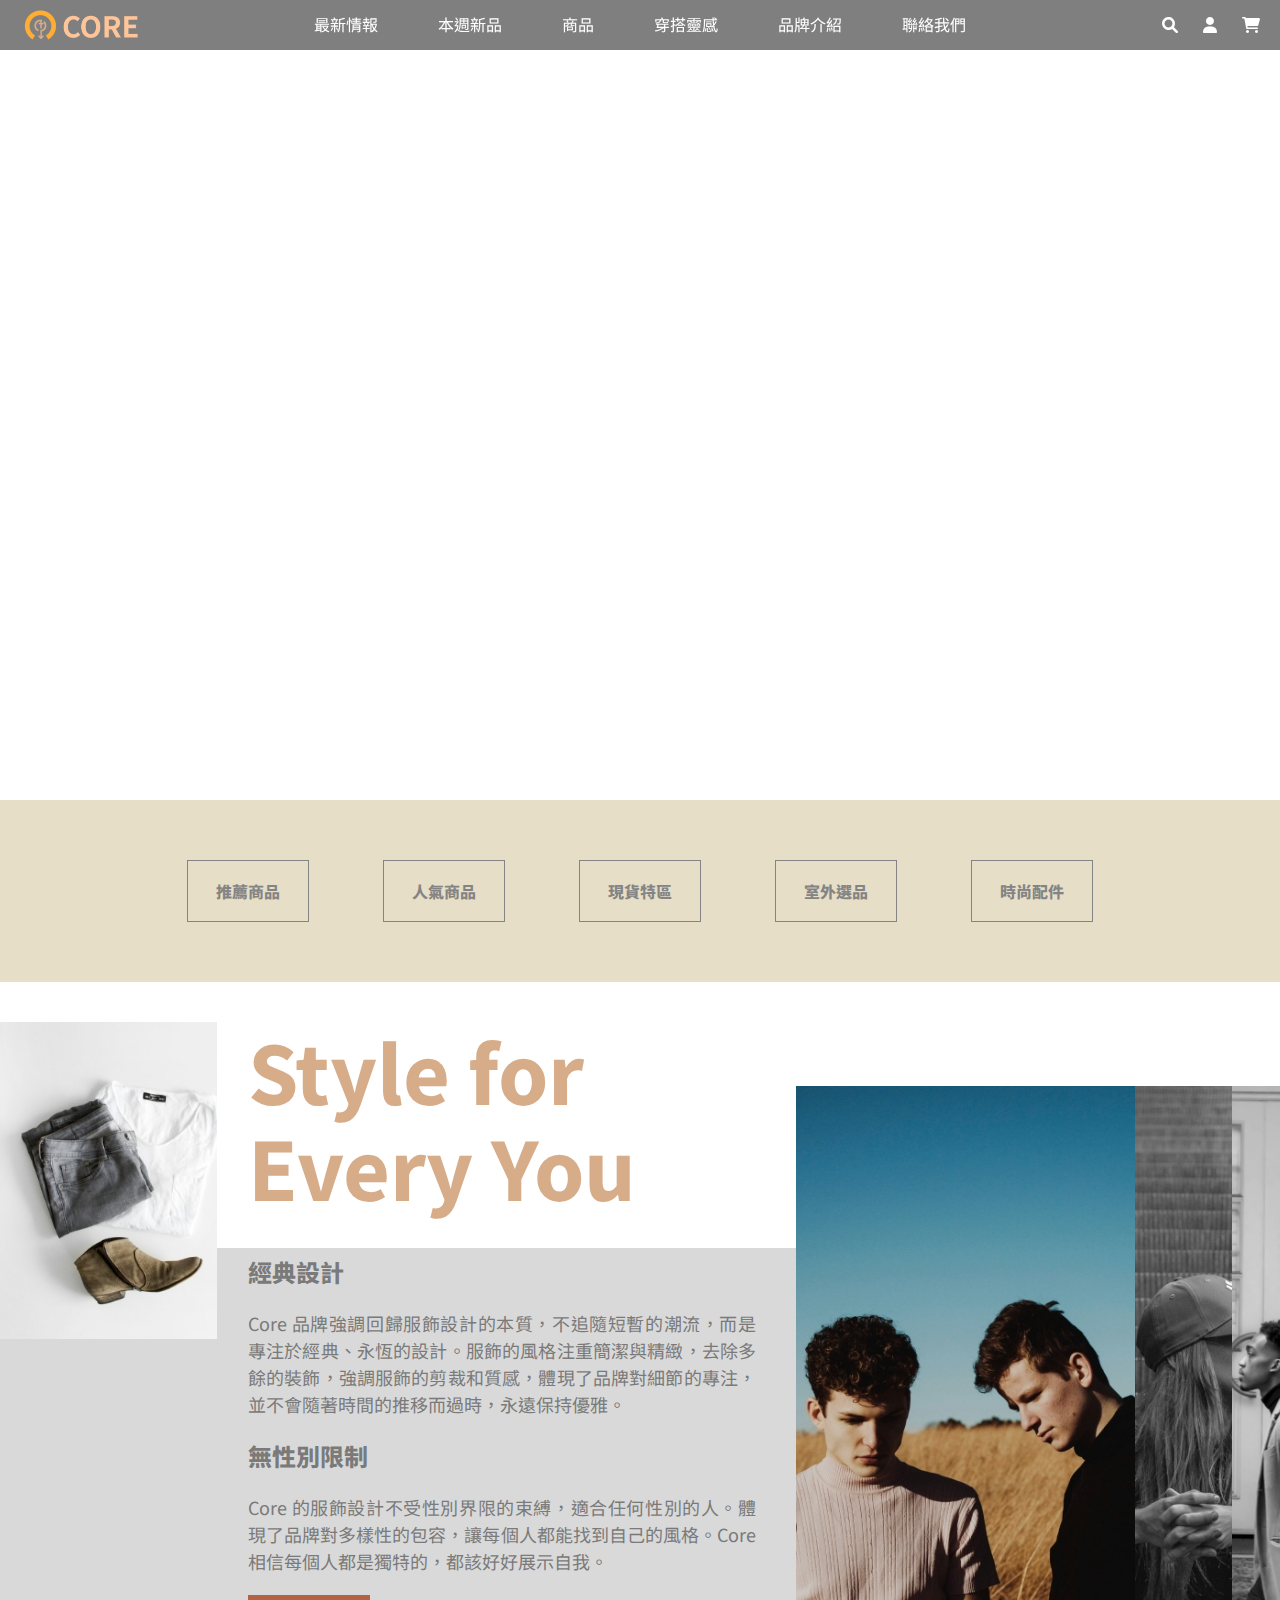
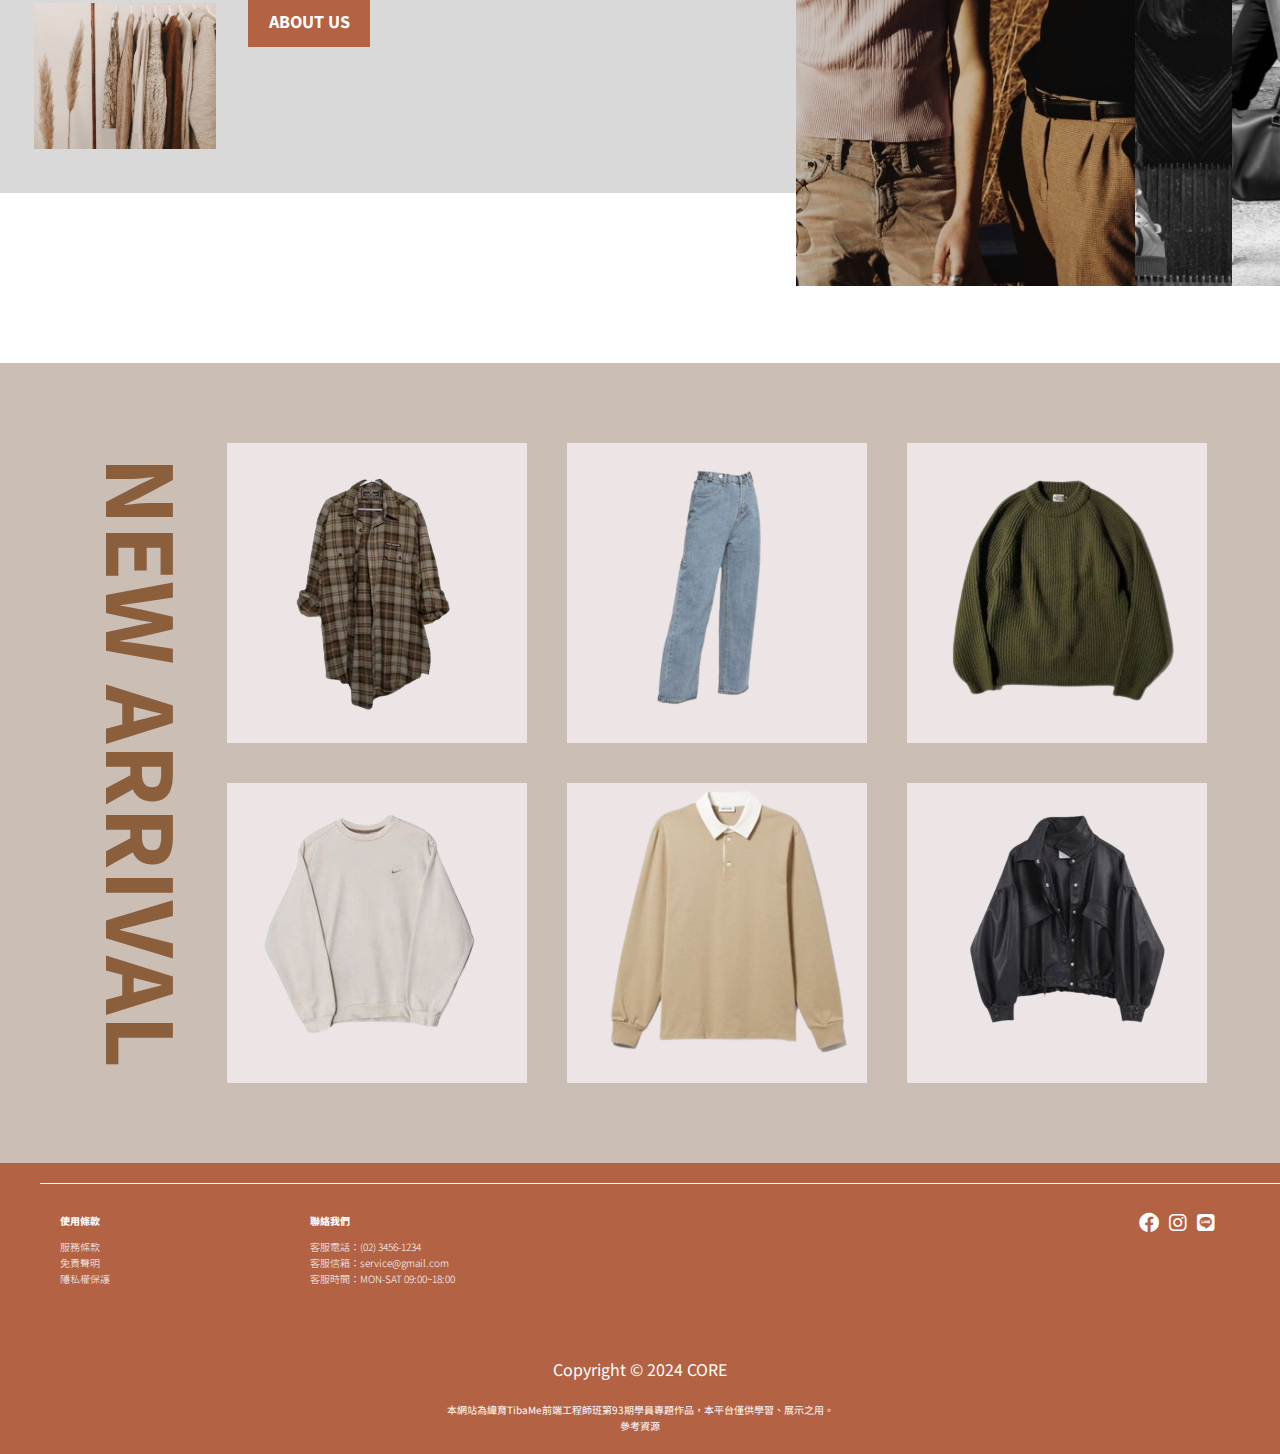
==== index.html @ 7844e04b "壓縮圖片-1" ====
<!DOCTYPE html>
<html lang="zh-TW">
  <head>
    <meta charset="UTF-8" />
    <meta name="viewport" content="width=device-width, initial-scale=1.0" />
    <title>CORE</title>
    <link rel="stylesheet" href="./css/index.css" />
    <link rel="stylesheet" href="./css/main.css" />
    <link
      rel="stylesheet"
      href="https://cdnjs.cloudflare.com/ajax/libs/font-awesome/6.0.0-beta3/css/all.min.css"
    />
  </head>
  <body>
    <div id="wrapper">
      <!-- 最外層包裝 -->

      <nav id="main-sel">
        <a href="index.html"
          ><img src="./img/main-logo_row_text.png" alt=""
        /></a>
        <!-- logo按鈕 -->
        <!-- <h1>CORE</h1> -->
        <ul class="navbar-list">
          <li><a href="latest-news.html" class="list-item">最新情報</a></li>
          <li><a href="new-arrivals.html" class="list-item">本週新品</a></li>
          <li><a href="all-products.html" class="list-item">商品</a></li>
          <li>
            <a href="style-inspiration.html" class="list-item">穿搭靈感</a>
          </li>
          <li><a href="about-us.html" class="list-item">品牌介紹</a></li>
          <li><a href="contact-us.html" class="list-item">聯絡我們</a></li>
        </ul>
        <ul class="icon">
          <li>
            <a href="#" class="list-item"
              ><i class="fa-solid fa-magnifying-glass"></i></a>
          </li>
          <li>
            <a href="login.html" class="list-item"
              ><i class="fa-solid fa-user"></i></a>
          </li>
          <li>
            <a href="cart.html" class="list-item"
              ><i class="fa-solid fa-cart-shopping"></i></a>
          </li>
        </ul>
      </nav>
      <header>
        <div id="cover" class="coverflow">
          <a href="latest-news.html"
            ><img src="./img/main_cover_n_img.jpg" alt="輪播圖片1"
          /></a>
          <a href="latest-news.html"
            ><img src="./img/main_cover_n_img2.jpg" alt="輪播圖片2"
          /></a>
          <a href="latest-news.html"
            ><img src="./img/main_cover_n_img3.jpg" alt="輪播圖片3"
          /></a>
        </div>
      </header>
      <main>
        <section class="buttons">
          <ul>
            <li><a href="new-arrivals.html">推薦商品</a></li>
            <li><a href="new-arrivals.html">人氣商品</a></li>
            <li><a href="all-products.html">現貨特區</a></li>
            <li><a href="all-products.html">室外選品</a></li>
            <li><a href="all-products.html">時尚配件</a></li>
          </ul>
        </section>
        <section class="brand">
          <div class="topic01_outer">
            <!--處理產品圖弧形背景-->
            <div class="content-1">
              <ul>
                <li class="img1">
                  <img src="./img/home_decoration_img-1.jpg" alt="" />
                  <img src="./img/Deco_0_img.jpg" alt="" />
                </li>
                <li class="describe">
                  <h1>Style for Every You</h1>
                  <!-- 使用 <strong> 標籤來使p段落內的部分文字變粗體 -->
                  <h2>經典設計</h2>
                  <p>
                    Core
                    品牌強調回歸服飾設計的本質，不追隨短暫的潮流，而是專注於經典、永恆的設計。服飾的風格注重簡潔與精緻，去除多餘的裝飾，強調服飾的剪裁和質感，體現了品牌對細節的專注，並不會隨著時間的推移而過時，永遠保持優雅。
                  </p>

                  <h2>無性別限制</h2>
                  <p>
                    Core
                    的服飾設計不受性別界限的束縛，適合任何性別的人。體現了品牌對多樣性的包容，讓每個人都能找到自己的風格。Core
                    相信每個人都是獨特的，都該好好展示自我。
                  </p>
                  <a href="about-us.html">ABOUT US</a>
                </li>
                <li class="img2">
                  <div class="img2-item1"></div>
                  <div class="img2-item2"></div>
                  <div class="img2-item3"></div>
                  <!-- <img src="./img/home_decoration_img-2.png" alt=""> -->
                </li>
              </ul>
            </div>
          </div>
        </section>

        <section class="items">
          <div class="content-2">
            <h2>NEW ARRIVAL</h2>
            <div class="items-main">
              <div class="item-1">
                <a href="new-arrivals.html"
                  ><img src="./img/removebg-preview -1.png" alt=""
                /></a>
              </div>
              <div class="item-2">
                <a href="new-arrivals.html"
                  ><img src="./img/removebg-preview -2.png" alt=""
                /></a>
              </div>
              <div class="item-3">
                <a href="new-arrivals.html"
                  ><img src="./img/removebg-preview -3.png" alt=""
                /></a>
              </div>
              <div class="item-4">
                <a href="new-arrivals.html"
                  ><img src="./img/removebg-preview -4.png" alt=""
                /></a>
              </div>
              <div class="item-5">
                <a href="new-arrivals.html"
                  ><img src="./img/removebg-preview -5.png" alt=""
                /></a>
              </div>
              <div class="item-6">
                <a href="new-arrivals.html"
                  ><img src="./img/removebg-preview -6.png" alt=""
                /></a>
              </div>
            </div>
          </div>
        </section>
      </main>
      <footer>
        <div class="content-footer">
          <div class="information">
            <div class="manual">
              
              <h5>使用條款</h5>
              <a href="#">服務條款</a>
              <a href="#">免責聲明</a>
              <a href="#">隱私權保護</a>
            </div>
            <div class="contact">
              <h5>聯絡我們</h5>
              <p>客服電話：(02) 3456-1234</p>
              <p>客服信箱：service@gmail.com</p>
              <p>客服時間：MON-SAT 09:00~18:00</p>
            </div>
          </div>
          <div class="user">
            <ul>
              <li>
                <a href="#" class="list-item"
                  ><i class="fa-brands fa-facebook"></i></a>
              </li>
              <li>
                <a href="#" class="list-item"
                  ><i class="fa-brands fa-instagram"></i></a>
              </li>
              <li>
                <a href="#" class="list-item"
                  ><i class="fa-brands fa-line"></i></a>
              </li>
            </ul>
          </div>
        </div>
        <div class="copyright">
          <h3>Copyright © 2024 CORE</h3>
          <p>
            本網站為緯育TibaMe前端工程師班第93期學員專題作品，本平台僅供學習、展示之用。
          </p>
          <p><a href="#">參考資源</a></p>
        </div>
      </footer>
    </div>
  </body>
</html>
---- css/index.css ----
@import url("reset.css");
@import url('https://fonts.googleapis.com/css2?family=Noto+Sans+TC:wght@100..900&display=swap');

html{
    font-size: 62.5%; /* 預設字級是16px, 16 x 62.5% ＝ 10 , 方便計算*/
  }

body{
    
    /* font-size: 20px; */
    line-height: 1.6;
    color: #333;
    font-family: Noto Sans TC, Arial, Helvetica, sans-serif;
}

a{
    color: #fff;
    text-decoration: none;
}


#wrapper {
    /* width: 1140px; */
    /* wrapper寬度不適合限制固定寬度，會影響不同尺寸的呈現狀況 */
    margin: 0 auto;
    margin: 0;
    padding: 0;
    border: 0;
    vertical-align: baseline;
}

/* ==============(header大圖輪播)================ */


.coverflow{
    width: auto;
    height: 800px;
    position: relative;
    /* overflow: hidden; */
}

.coverflow > a{
    display: block;
    position: absolute;
    top: 0;
    left: 0;
    width: 100%;
    height: 100%;
    opacity: 0;
    animation: slider 15s linear infinite;

}

.coverflow > a > img{
    width: 100%;
    height: 100%;
    object-fit: cover;
}

/* 在編打:nth-child前記得不要有空格!!會有問題 .coverflow > a:nth-child(1) 而不是 .coverflow > a :nth-child(1). */
.coverflow > a:nth-child(1){
    animation-delay: 0s;
}

.coverflow > a:nth-child(2){
    animation-delay: 5s;
}

.coverflow > a:nth-child(3){
    animation-delay: 10s;
}

@keyframes slider {
    3% {
        opacity: 1;
        filter: alpha(opacity=100);
    }
    27% {
        opacity: 1;
        filter: alpha(opacity=100);
    }
    30% {
        opacity: 0;
        filter: alpha(opacity=0);
    }

}


/* =================首頁品牌介紹================== */

.topic01_outer{
    position: relative;
    z-index: 10;
    /* border: 1px solid blue; */
}

/*用偽元素處理弧形背景*/
.topic01_outer::before{
    /* border: 1px solid blue; */
    content: "";
    position: absolute;
    max-width: 1770px;
    width: 97%;
    height: 58%;
    top: 24%;
    left: 0%;
    background: #9f9f9f;
    opacity: .4;
    border-radius: 0;
    z-index: -1;
}


.content-1{
    /* border: 1px solid blue; */
    display: flex;
    position: relative;
    /* padding-left: 22%; /* 留出圖片所佔空間 */
    /* padding-top: 30%; 如果需要，留出圖片所佔空間 */
    padding-bottom: 0px; */
    /* margin-top: 30px; */
}

.content-1 ul{
    /* border: 1px solid red; */
    margin: 0 auto;
    display: flex;
    position: relative;
    /* padding-left: 22%; /* 留出圖片所佔空間 */
    /* padding-top: 30%; 如果需要，留出圖片所佔空間 */
    /* padding-right:40%; */
    padding-bottom: 6%;
}

/* add:品牌介紹卡片效果 */
.describe{
    /* border: 1px solid red; */
    flex-basis: 40%;
    flex-grow: 1;
    height: 640px;
    padding-left: 20px;
    padding-bottom: 20px;
    transition: transform 0.2s ease-in-out, box-shadow 0.2s ease-in-out;
}

.describe:hover {
    transform: translateY(-10px);
    box-shadow: 0 4px 8px rgba(0,0,0,0.2);
}

/* ========================= */

.img1{
    flex-basis: 15%;
    flex-grow: 1;
    /* border: 1px solid red; */
    display: flex;
    flex-direction: column;
    justify-content: space-between;
    
}



.img1 img{
    /* border: 1px solid red; */
    display: block;
    width: 100%;/* 等比例縮放 */
    height: auto;/* 高度保持比例 */
    /* position: absolute;
    top: 0;
    left: 0; */
    max-height: 100%;
    max-width: 95%;
    object-fit: cover;
    transition: transform 0.3s ease;

}

.img1 img:hover{
    transform: scale(1.1);
    
}

.img1 > img:last-child{
    /* border: 1px solid red; */
    display: block;
    padding-left: 34px;
    max-width: 80%;
    padding-bottom: 60%;

}

.img2{
    height: 800px;
    flex-basis: 35%;
    flex-grow: 1;
    /* border: 1px solid red; */
    display: flex;
    padding-top: 5%;
}

.img2 > div{
    background-size: cover;
    background-position: center center;
    transition: .5s;
    filter: grayscale(100%); /* 初始狀態下，所有item都家案灰色濾鏡 */
}

.img2 > .img2-item1{
    background-image: url(../img/home_decoration_img-2.jpg);
    flex-grow: 7;
    filter: none;

}

.img2-item2{
    background-image: url(../img/Deco_3_img.jpg);
    flex-grow: 2;

}

.img2-item3{
    background-image: url(../img/Deco_4_img.jpg);
    flex-grow: 1;

}

.img2 > div:hover{
    flex-grow: 12;
    filter: none; /* hover時當前item變清楚 */
}

.img2:hover > div:not(:hover) {
    filter: grayscale(100%); /* hover時當前item添加灰色濾鏡 */
}

.describe > h1{
    /* border: 1px solid red; */
    color: #D7AC89;
    font-size: 8rem;
    font-weight: 800;
    line-height: 1.2;
    margin-bottom: 40px;

}

.describe > h2{
    /* border: 1px solid red; */
    color: #7A7A7A;
    font-size: 2.4rem;
    font-weight: 800;
    line-height: 1.5;
    margin-bottom: 20px;
    padding-right: 40px;
    text-align: justify;
}

.describe > p{
    /* border: 1px solid red; */
    color: #7A7A7A;
    font-size: 1.8rem;
    line-height: 1.5;
    margin-bottom: 20px;
    padding-right: 40px;
    text-align: justify;
}

.describe > p strong {
    font-weight: 800;
}


/* add :按鈕的背景顏色從左至右漸變成白色 */
.describe > a{

    /* border: 1px solid red; */
    display: block;
    width: 120px;
    height: 50px;
    background-color: #B36243;
    text-align: center;
    line-height: 50px;
    /* border-radius: 12px; */
    font-weight: 800;
    color: white;
    font-size: 1.6rem;
    border: 1.5px solid #B36243;
    position: relative;
    overflow: hidden; /* 確保漸變效果不會超出按鈕範圍 */
    z-index: 0;


}

.describe > a::before {
    content: '';
    position: absolute;
    top: 0;
    left: -120px; /* 設定初始位置在按鈕外部 */
    width: 120px;
    height: 100%;
    background-color: white;

    transition: left 0.3s ease; /* 設定漸變效果的時間和方式 */
    z-index: -1; /* 使偽元素在文字之下 */
    
}

.describe > a:hover::before {
    left: 0; /* 當 hover 時移動到按鈕內部 */
    

}



.describe > a:hover {
    color: #B36243;
    mix-blend-mode: screen; /* 使用混合模式來確保文字顏色顯示 */

}

/* =================首頁導購按鈕================== */
.buttons{
    /* border: 1px solid red; */
    background-color: #E6DEC7;
    display: flex;
    align-items: center;
    justify-content: center;
    margin-bottom: 40px;

}

.buttons ul{
    /* border: 1px solid blue; */
    width: 1140px;
    padding: 60px 150px;
    margin: 0 auto;
    display: flex;
    align-items: center;
    justify-content: space-between;
}


.buttons li{
    /* border: 1px solid blue; */
    flex-grow: 1;
    display: flex;
    align-items: center;
    justify-content: center;
}

.buttons a{
    border: 1.5px solid #848484 ;
    display: block;
    width: 120px;
    height: 60px;
    text-align: center;
    line-height: 60px;
    font-size: 1.6rem;
    font-weight: 800;
    color: #848484;

}

/* add:按鈕縮放效果 */
.buttons a:hover{
    /* border: 1.5px solid #848484 ; */
    background-color: #848484;
    display: block;
    width: 120px;
    height: 60px;
    text-align: center;
    line-height: 60px;
    font-size: 1.6rem;
    font-weight: 800;
    color: white;
    transform: scale(1.1);
    transition: transform 0.3s ease-in-out;

}

/* ===================== */

/* ================首頁商品導購圖============== */

.items{
    display: flex;
    background-color: #CBBEB5;
    overflow: hidden;

}

.content-2{
    /* border: 1px solid blue; */
    max-width: 1140px;
    margin: 0 auto;
    padding: 80px 0;
    display: flex;
    align-items: center;
    justify-content: space-between;
    
}

.items h2{
    writing-mode: vertical-rl; /* 垂直排版:旋轉整個文字方塊 */
    /* text-orientation: upright; 文字直立方向 */
    font-weight: 800;
    font-size: 9rem;
    color: #8B5E3C;
    margin-right: 10px; /* 與商品列表保持距離 */
    text-align: center; /* 垂直居中 */

}

.items-main{
    /* border: 1px solid blue; */
    /* max-width: 100%; */
    display: grid ;
    grid-template-columns: 1fr 1fr 1fr;
    grid-template-rows: 1fr 1fr;
    grid-gap: 40px;
} 


.items-main .item-1{
    grid-column: 1/2;
    grid-row: 1/2;
}

.items-main .item-2{
    grid-column: 2/3;
    grid-row: 1/2;
}

.items-main .item-3{
    grid-column: 3/4;
    grid-row: 1/2;
}

.items-main .item-4{
    grid-column: 1/2;
    grid-row: 2/3;
}

.items-main .item-5{
    grid-column: 2/3;
    grid-row: 2/3;
}

.items-main .item-6{
    grid-column: 3/4;
    grid-row: 2/3;
}

.items a{

    display: block;
    width: 300px;
    height: 300px;
    background-color: #ede5e5;
    text-align: center;
    line-height: 300px;
    display: flex;
    align-items: center;
    justify-content: center;
    position: relative; /* 為了定位 ::after 偽元素 */
    overflow: hidden; /* 確保偽元素不會溢出 */

}


.items a::after {
    content: "";
    position: absolute;
    top: 0;
    left: 0;
    width: 100%;
    height: 100%;
    background-color: rgba(0, 0, 0, 0); /* 初始狀態為透明 */
    transition: background-color 0.3s ease; /* 添加過渡效果 */
}

.items a:hover::after {
    background-color: rgba(0, 0, 0, 0.3); /* 懸停時的半透明暗灰色 */
}


.items img{
    display: block;
    max-width: 100%;
    max-height: 100%;

}
---- css/main.css ----
@import url("reset.css");
@import url('https://fonts.googleapis.com/css2?family=Noto+Sans+TC:wght@100..900&display=swap');

html{
    font-size: 62.5%; /* 預設字級是16px, 16 x 62.5% ＝ 10 , 方便計算*/
  }

body{
    
    /* font-size: 20px; */
    line-height: 1.6;
    color: #333;
    font-family: Noto Sans TC, Arial, Helvetica, sans-serif;
}

a{
    color: #fff;
    text-decoration: none;
}


#wrapper {
    /* width: 1140px; */
    /* wrapper寬度不適合限制固定寬度，會影響不同尺寸的呈現狀況 */
    margin: 0 auto;
    margin: 0;
    padding: 0;
    border: 0;
    vertical-align: baseline;
}
/* ==============(nav選單)================ */
#main-sel {
    position: fixed;
    top: 0;
    left: 0;
    right: 0;
    background-color: rgba(0, 0, 0, 0.5);
    backdrop-filter: blur(20px);
    z-index: 1000;
    display: flex;
    align-items: center;
    justify-content: space-between;
    /* max-width: 1140px; */
    max-width: 100%;
    /* #main-sel 元素的寬度如果超過了 #wrapper 的寬度，導致內部的內容無法在 #wrapper 的範圍內居中對齊。可以用max-width防止內容超出 #wrapper 的寬度。： */
   padding: 0 20px;
    /* 確保 #main-sel 的內容在 #wrapper 的範圍內置中 */
}

#main-sel>a{
    /* border: 2px solid red; */
    display: block;
    height: 50px;
    display: flex;
    align-items: center;
    justify-content: center;
    /* margin-left: 20px; */
    
}

#main-sel>a img{
    display: block;
    max-height: 100%;
    max-width: 100%;
}

.navbar-list {
    /* border: 2px solid red; */
    display: flex;
    
    /* margin-left: auto; */
    /* margin-left: auto;：自動設定左邊距離，使 ul 元素在其父容器中靠右對齊。這是因為在使用 auto 值時，剩餘的空間會被分配給左邊距離，從而將元素推到右邊。 */
}

.navbar-list li {
    flex-grow: 1;
    /* border: 2px solid red; */
    position: relative;
    margin: 0 30px;
    display: flex;
    /* #main-sel li 導入 Flex，並使用 align-items 和 justify-content 來把所有內部的元素垂直和水平置中 */
    align-items: center;
    justify-content: center;
}


#main-sel li a{
    /* border: 1px solid blue; */
    display: block;
    text-align: center;
    line-height: 42px;
    font-size: 1.6rem;
    
}

/* add:選單項目的滑動下劃線效果 */
.navbar-list li a::after {
    content: "";
    display: block;
    width: 0;
    height: 2px;
    background: #e2a87b;
    transition: width .3s;
}

.navbar-list li a:hover::after {
    width: 100%;
    transition: width .3s;
}

/* =========================== */


#main-sel li:hover a{
    /* border: 1px solid blue; */
    display: block;
    text-align: center;
    line-height: 42px;
    font-size: 1.6rem;
    font-weight: 800;
    color: #e2a87b;
    
    
}

.icon{
    display: flex;
}

.icon li{
    margin-left: 25px;
}


.icon i{

    /* border: 1px solid blue; */
    display: block;
    /* 在 .list-item img 中使用 max-height 和 max-width 來確保圖像不會超過父元素的尺寸，同時保持圖像的比例 */
    max-height: 100%;
    max-width: 100%;
    /* text-align: center; */
}





/* ================首尾============== */

footer{
    background-color: #B36243;
    overflow: hidden;
}

.content-footer{
    /* border: 1px solid blue; */
    /* max-width: 1140px; */
    /* width: 100%; 確保 .content-3 滿寬 */
    margin: 0 auto;
    padding: 50px 60px;
    /* padding: 50px 20px; 減少內邊距以適應不同視窗大小 */
    display: flex;
    align-items: start;
    justify-content: space-between;
    position: relative;
}

.content-footer::before{
    content: "";
    display: block;
    width: calc(100% - 40px); /* 使用百分比寬度減去左右的間距 */
    height: 1px;
    background-color: #fff;
    position: absolute;
    right: 0;
    top: 20px;
    margin: 0 auto;
}


.information{
    /* border: 1px solid blue; */
    display: flex;
}

.manual{
    /* border: 1px solid blue; */
    color: white;
    margin-right: 200px;
}

.manual h5{
    font-weight: 800;
    margin-bottom: 10px;
}

.manual a{
    display: block;
    font-weight: 300;

}

.contact{
    /* border: 1px solid blue; */
    color: white;
}

.contact h5{
    font-weight: 800;
    margin-bottom: 10px;
}

.contact p{
    display: block;
    font-weight: 300;
}

.user ul{
    /* border: 1px solid blue; */
    display: flex;
}

.user li{
    margin: 0 5px;
    display: flex;
    align-items: center;
    justify-content: center;
}

.user a{
    display: block;
    align-items: center;
    justify-content: center;
}

.user i{
    display: block;
    font-size: 20px;
}

.copyright{
    /* border: 1px solid blue; */
    max-width: 1140px;
    margin: 0 auto;
    padding: 20px 0;
    display: flex;
    flex-direction: column;
    align-items: center;
    justify-content: center;
}

.copyright > h3{
    color: #fff;
    font-size: 1.6rem;
    margin-bottom: 20px;
}

.copyright > p{
    color: #fff;
}

.copyright > p > a{
    display: block;
    color: #fff;
}



@media screen and (max-width: 1030px) {
    /* 第一個斷點提早設定，標題列的字會擠到換行 */
    /* 先看wrapper最大寬度是多少，先設定一個斷點>>>width :auto */
    .wrapper{
      width: auto;
    }

    /* 當螢幕寬度小於1030px時，調整navbar-list li中的內容 */
    .navbar-list li {
        margin: 0 10px; /* 調整間距 */
    }
    
    #main-sel li a {
        font-size: 1.2rem; /* 調整字體大小 */
        line-height: 30px; /* 調整行高 */
    }
    
    #main-sel>a img {
        max-height: 80%; /* 調整圖片大小 */
        max-width: 80%;
    }
    
    .icon img {
        max-height: 50%;
        max-width: 50%;
    }
  
  }
  
  @media screen and (max-width: 930px) {
  
    /* 遇到頁尾開始無法填滿頁面，另外標題列的部分也需要只留下ICON和漢堡 */
    .navbar-list {
        display: none;
    }

    #main-sel {
        display: flex;
        justify-content: space-between;
    }

    .icon {
        display: none;
    }

    #main-sel::after {
        content: '\2630'; /* Unicode for hamburger icon */
        font-size: 2.4rem;
        color: #fff;
        cursor: pointer;
    }

    footer {
        width: 100%;
        padding: 20px;
    }

    .content-footer {
        flex-direction: column;
        align-items: center;
        padding: 20px;
    }

    .information {
        flex-direction: column;
        align-items: center;
    }

    .manual,
    .contact {
        margin-right: 0;
        text-align: center;
    }

    .user {
        margin-top: 20px;
    }

    .copyright {
        width: 100%;
        padding: 10px 0;
        text-align: center;
    }
  }
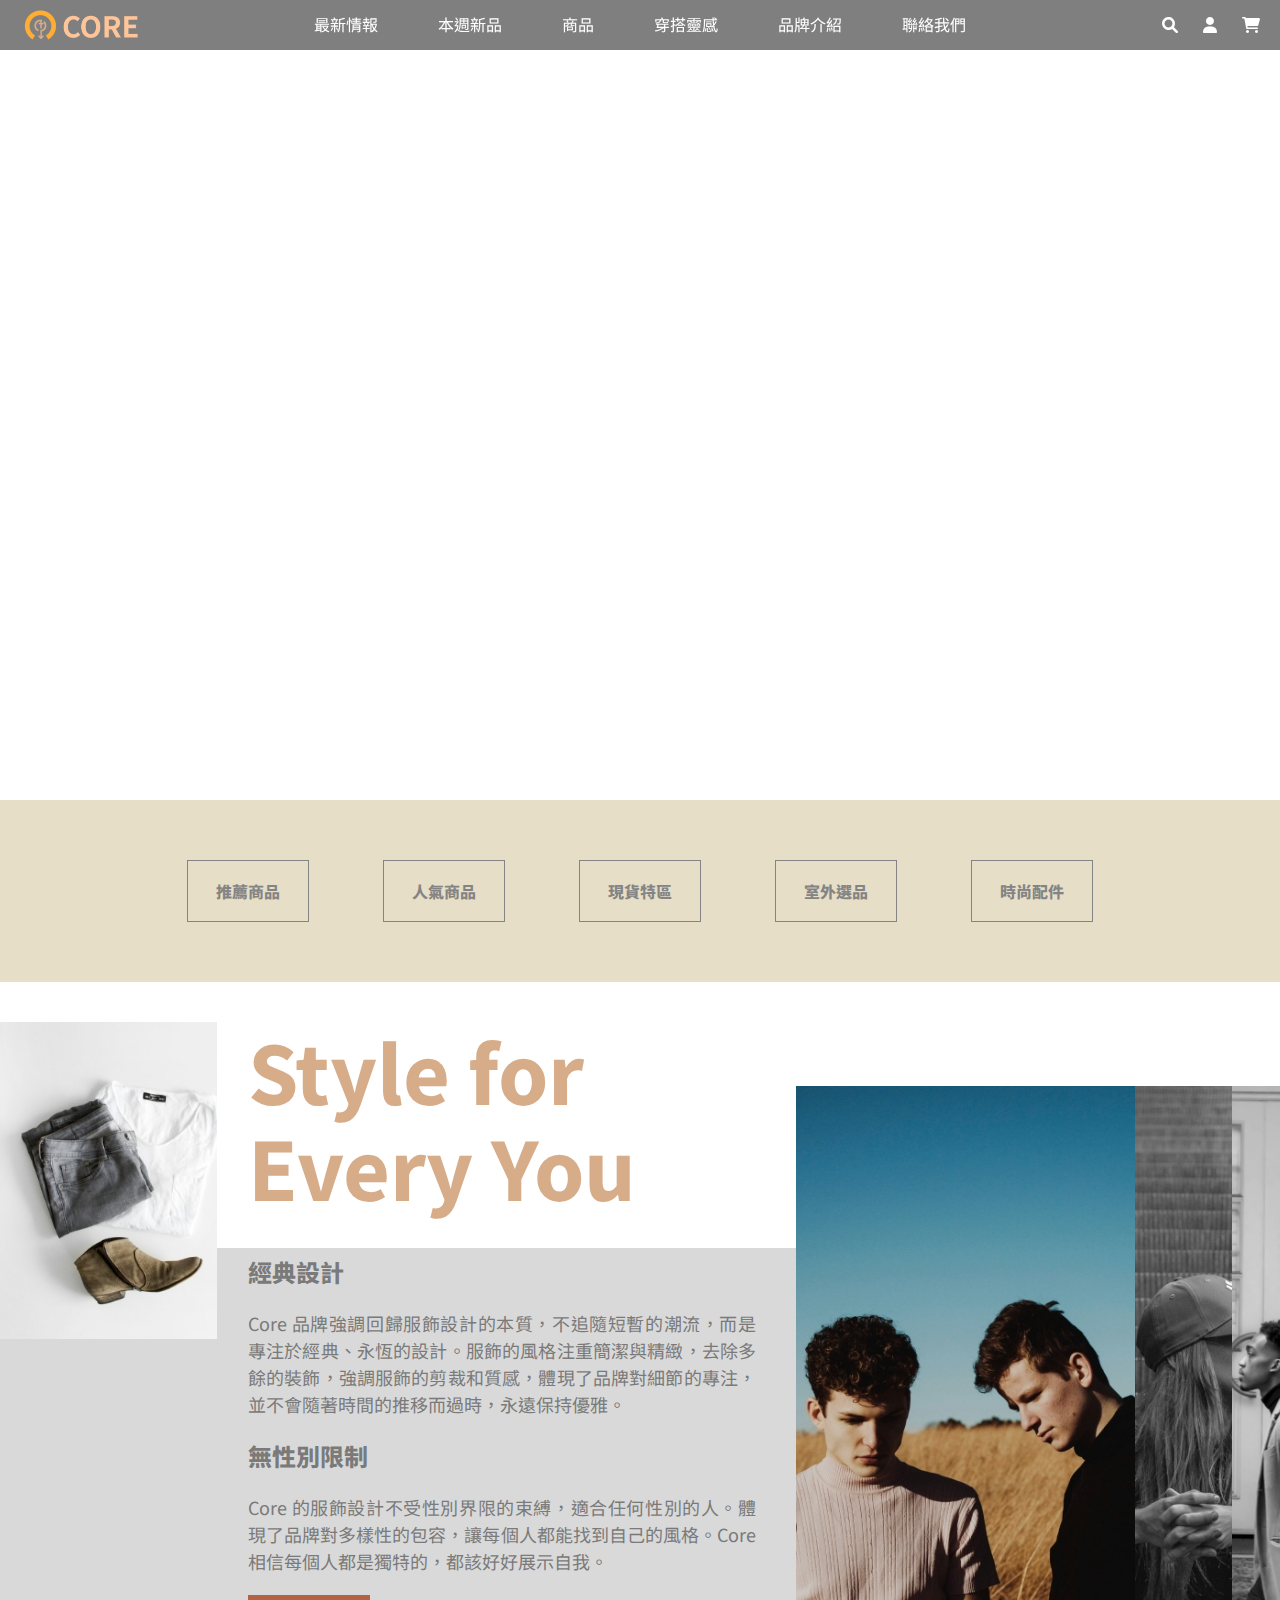
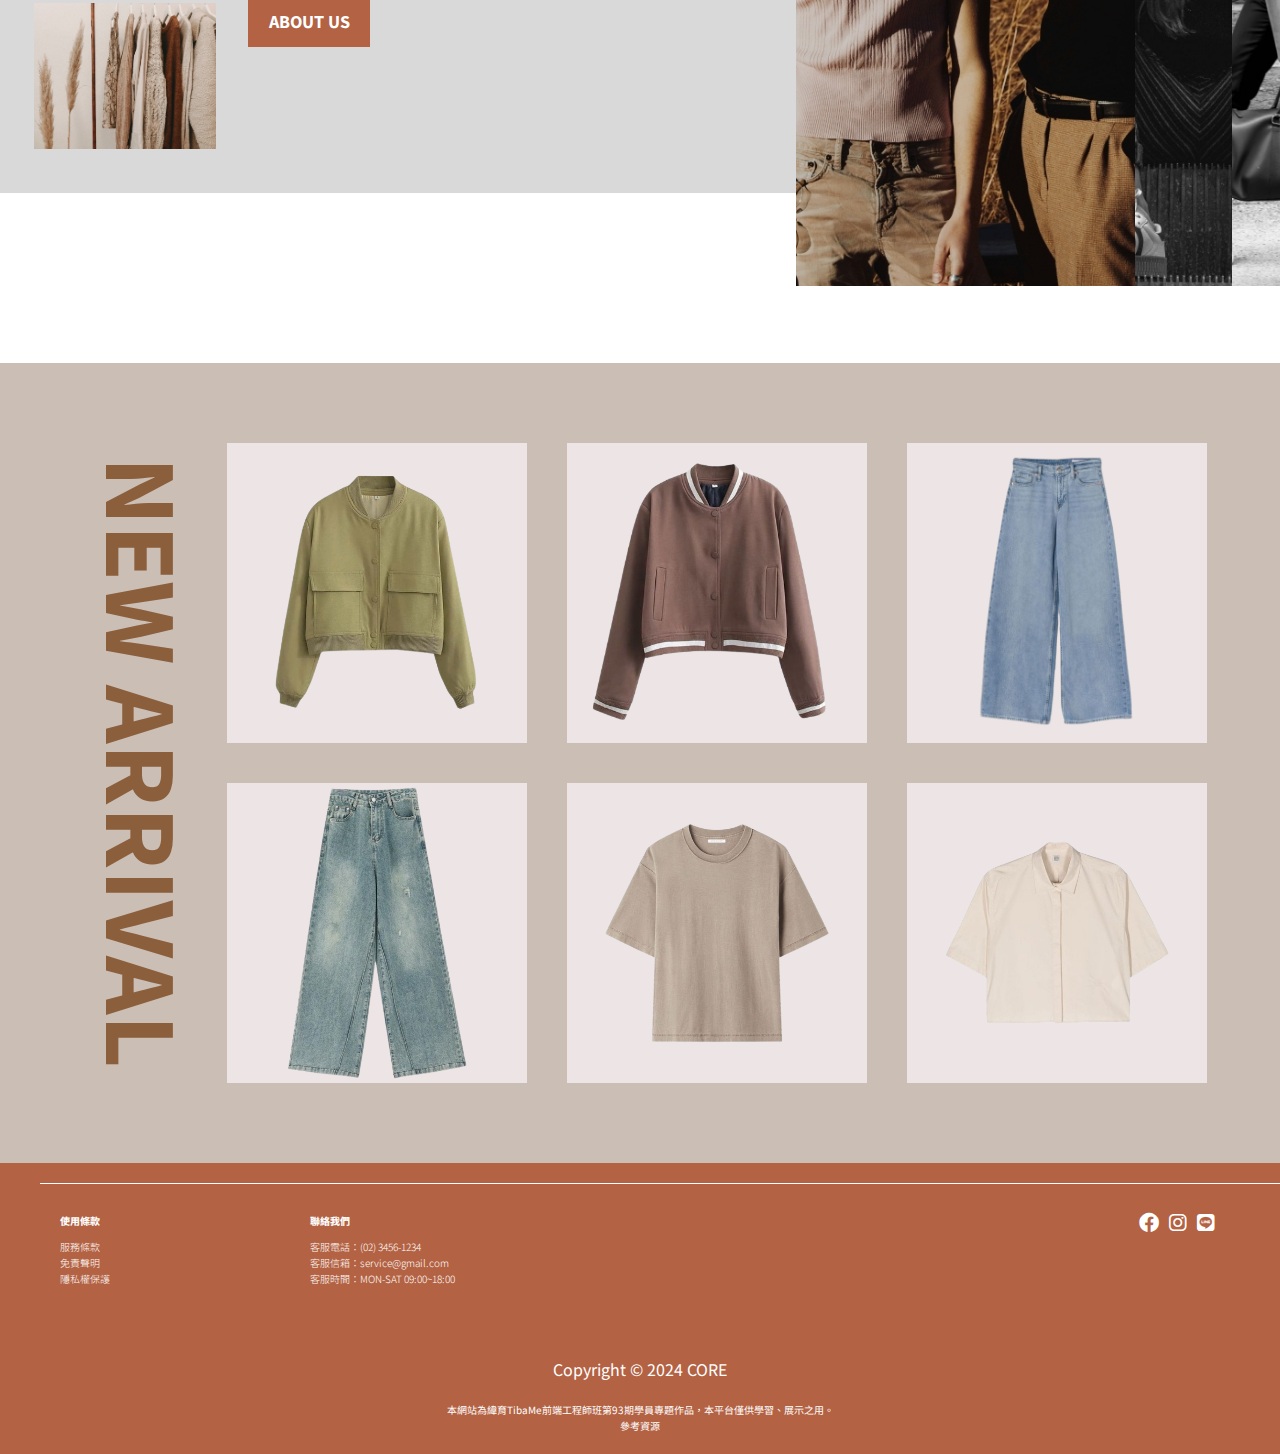
==== commit 737ee9ed: "首頁商品圖更新" ====
--- a/index.html
+++ b/index.html
@@ -112,32 +112,32 @@
             <div class="items-main">
               <div class="item-1">
                 <a href="new-arrivals.html"
-                  ><img src="./img/removebg-preview -1.png" alt=""
+                  ><img src="./img/index-item1-removebg-preview.png" alt=""
                 /></a>
               </div>
               <div class="item-2">
                 <a href="new-arrivals.html"
-                  ><img src="./img/removebg-preview -2.png" alt=""
+                  ><img src="./img/index-item2-removebg-preview.png" alt=""
                 /></a>
               </div>
               <div class="item-3">
                 <a href="new-arrivals.html"
-                  ><img src="./img/removebg-preview -3.png" alt=""
+                  ><img src="./img/index-item3-removebg-preview.png" alt=""
                 /></a>
               </div>
               <div class="item-4">
                 <a href="new-arrivals.html"
-                  ><img src="./img/removebg-preview -4.png" alt=""
+                  ><img src="./img/index-item4-removebg-preview.png" alt=""
                 /></a>
               </div>
               <div class="item-5">
                 <a href="new-arrivals.html"
-                  ><img src="./img/removebg-preview -5.png" alt=""
+                  ><img src="./img/index-item5-removebg-preview.png" alt=""
                 /></a>
               </div>
               <div class="item-6">
                 <a href="new-arrivals.html"
-                  ><img src="./img/removebg-preview -6.png" alt=""
+                  ><img src="./img/index-item6-removebg-preview.png" alt=""
                 /></a>
               </div>
             </div>
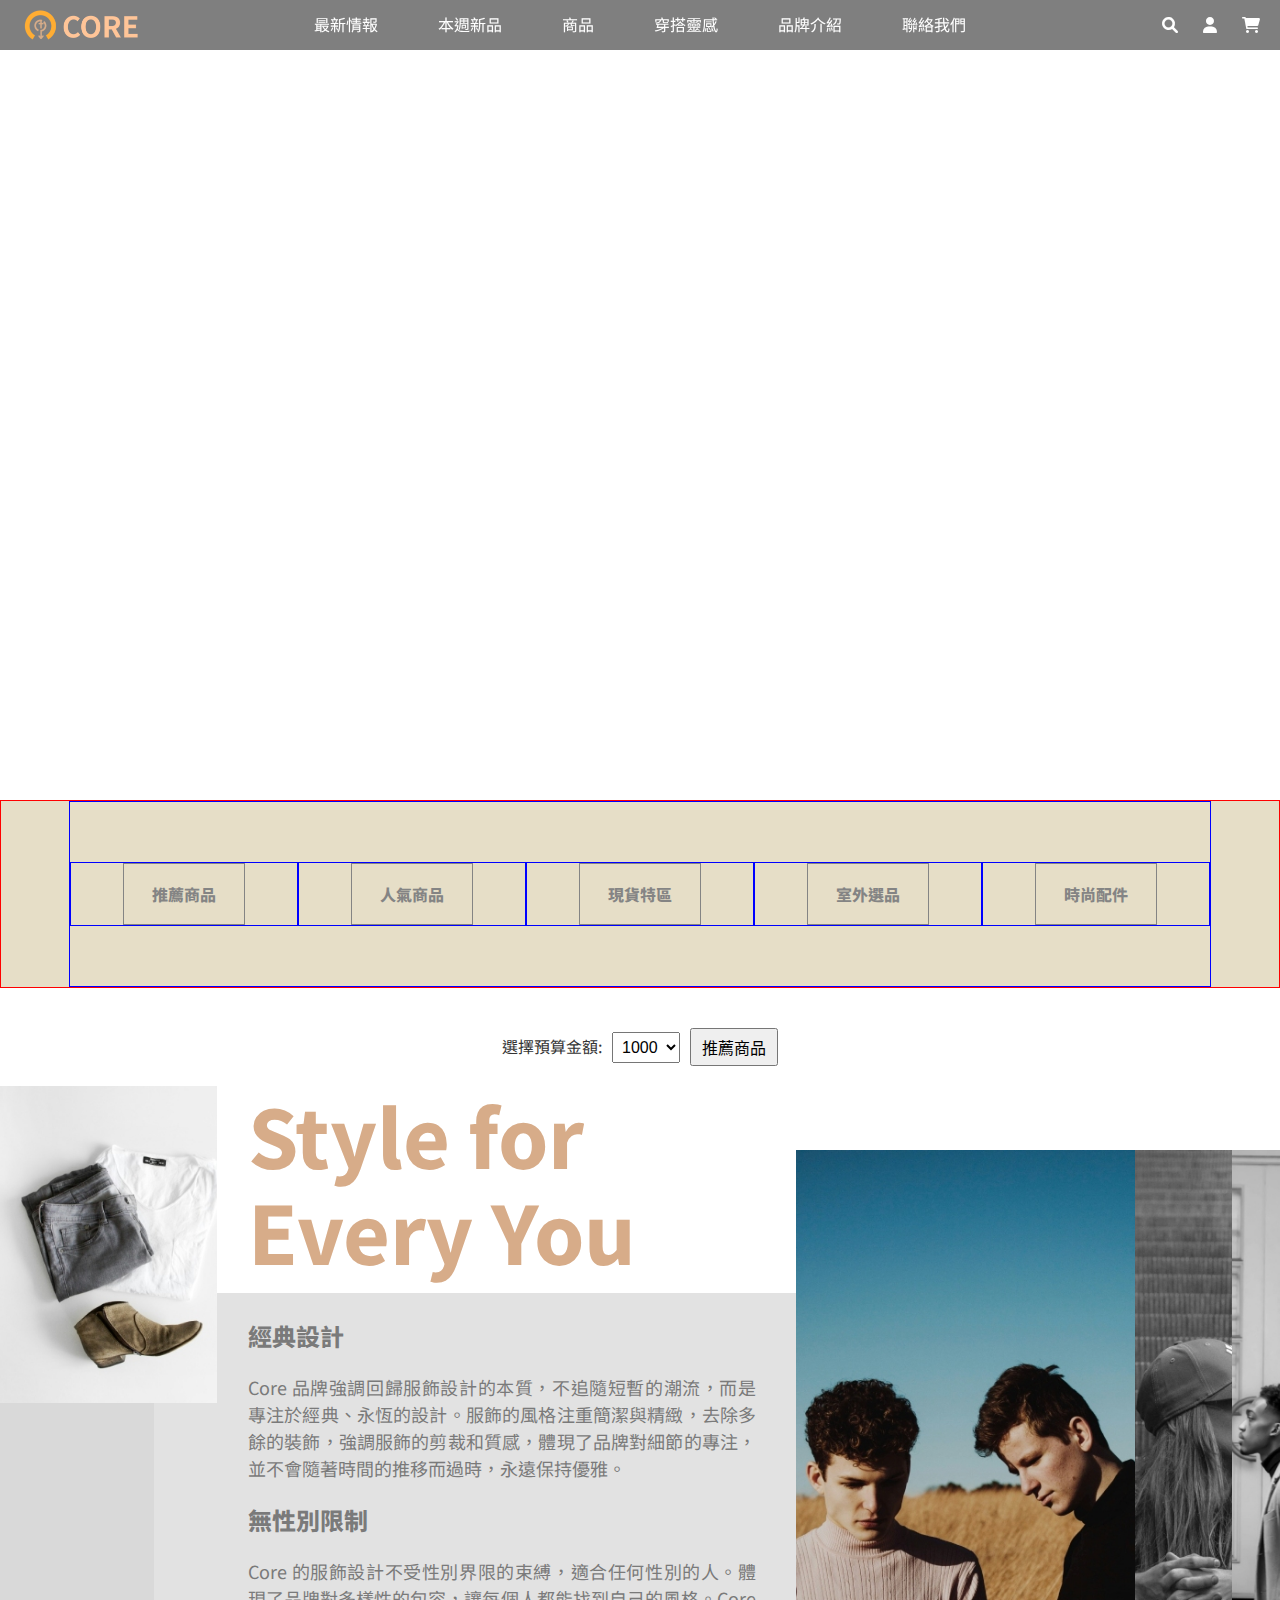
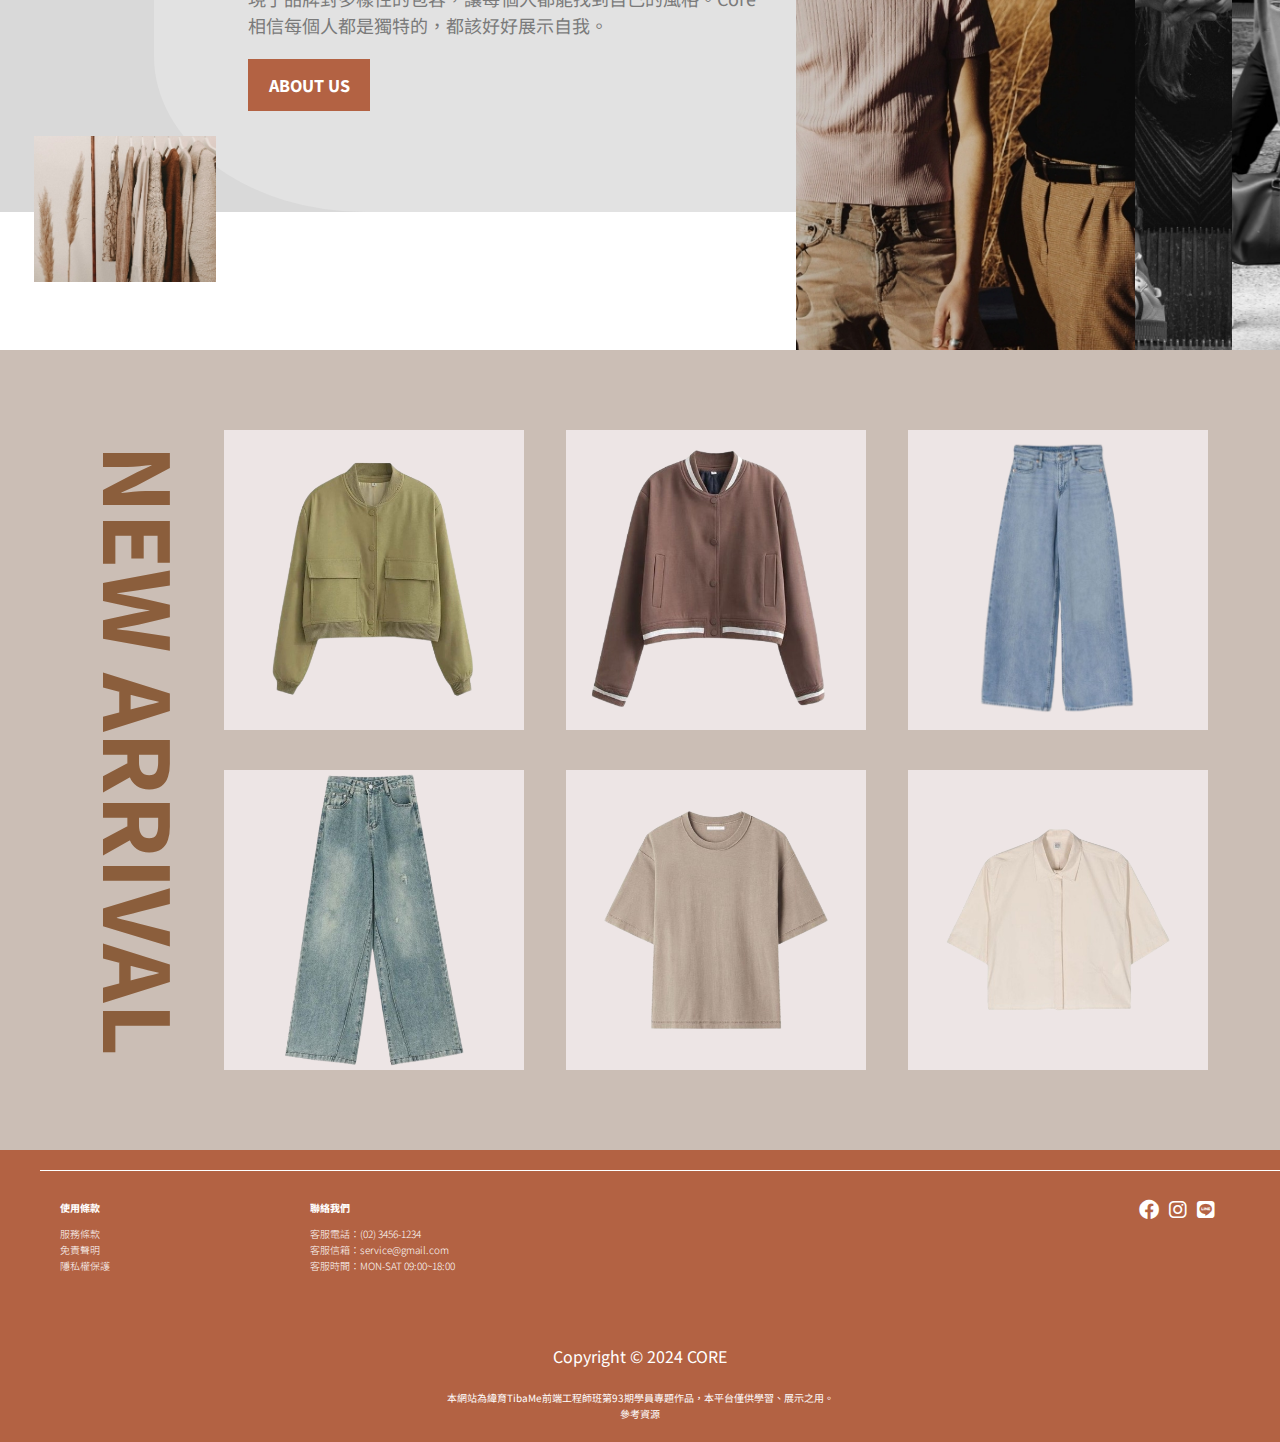
==== commit c017b4eb: "調整index_aboutus_填滿頁面(RWD)" ====
--- a/index.html
+++ b/index.html
@@ -10,6 +10,7 @@
       rel="stylesheet"
       href="https://cdnjs.cloudflare.com/ajax/libs/font-awesome/6.0.0-beta3/css/all.min.css"
     />
+    <script src="./js/index.js"></script>
   </head>
   <body>
     <div id="wrapper">
@@ -69,6 +70,30 @@
             <li><a href="all-products.html">時尚配件</a></li>
           </ul>
         </section>
+
+        <!-- 新增的互動小功能 -->
+        <section class="recommendation">
+          <label for="budget">選擇預算金額:</label>
+          <select id="budget">
+              <option value="1000">1000</option>
+              <option value="2000">2000</option>
+              <option value="3000">3000</option>
+              <option value="4000">4000</option>
+              <option value="5000">5000</option>
+              <option value="6000">6000</option>
+              <option value="7000">7000</option>
+              <option value="8000">8000</option>
+              <option value="9000">9000</option>
+          </select>
+          <button onclick="recommendProducts()">推薦商品</button>
+      </section>
+
+      <!-- 顯示推薦商品的區域 -->
+      <section class="recommended-items" id="recommended-items">
+          <!-- 這裡將顯示推薦的商品 -->
+      </section>
+
+
         <section class="brand">
           <div class="topic01_outer">
             <!--處理產品圖弧形背景-->
--- a/css/index.css
+++ b/css/index.css
@@ -8,6 +8,7 @@
 body{
     
     /* font-size: 20px; */
+    width: 100%;
     line-height: 1.6;
     color: #333;
     font-family: Noto Sans TC, Arial, Helvetica, sans-serif;
@@ -22,11 +23,12 @@
 #wrapper {
     /* width: 1140px; */
     /* wrapper寬度不適合限制固定寬度，會影響不同尺寸的呈現狀況 */
+    /* border: 1px solid red; */
+    width: 100%;
     margin: 0 auto;
-    margin: 0;
     padding: 0;
     border: 0;
-    vertical-align: baseline;
+    /* vertical-align: baseline; */
 }
 
 /* ==============(header大圖輪播)================ */
@@ -89,26 +91,49 @@
 
 /* =================首頁品牌介紹================== */
 
+main{
+    width: 100%;
+    /* border: 1px solid blue; */
+}
+
 .topic01_outer{
     position: relative;
     z-index: 10;
     /* border: 1px solid blue; */
 }
 
-/*用偽元素處理弧形背景*/
+/*用偽元素處理第一塊弧形背景*/
 .topic01_outer::before{
     /* border: 1px solid blue; */
     content: "";
     position: absolute;
     max-width: 1770px;
     width: 97%;
-    height: 58%;
+    height: 60%;
     top: 24%;
     left: 0%;
     background: #9f9f9f;
     opacity: .4;
     border-radius: 0;
+    z-index: -2;
+}
+
+/*用偽元素處理第二塊弧形背景*/
+.topic01_outer::after {
+    position: absolute;
+    top: min(10.573vw, 203px);
+    right: min(8.073vw, 155px);
+    content: "";
+    width: 55%;
+    height: 60%;
+    top: 24%;
+    left: 12%;
+    border-radius: 0 0 0 30%;
+    /* background: #cbd0d166; */
+    background: #e2e2e2;
+
     z-index: -1;
+
 }
 
 
@@ -130,7 +155,7 @@
     /* padding-left: 22%; /* 留出圖片所佔空間 */
     /* padding-top: 30%; 如果需要，留出圖片所佔空間 */
     /* padding-right:40%; */
-    padding-bottom: 6%;
+    /* padding-bottom: 5%; */
 }
 
 /* add:品牌介紹卡片效果 */
@@ -188,7 +213,7 @@
     display: block;
     padding-left: 34px;
     max-width: 80%;
-    padding-bottom: 60%;
+    padding-bottom: 30%;
 
 }
 
@@ -324,7 +349,7 @@
 
 /* =================首頁導購按鈕================== */
 .buttons{
-    /* border: 1px solid red; */
+    border: 1px solid red;
     background-color: #E6DEC7;
     display: flex;
     align-items: center;
@@ -334,9 +359,10 @@
 }
 
 .buttons ul{
-    /* border: 1px solid blue; */
-    width: 1140px;
-    padding: 60px 150px;
+    border: 1px solid blue;
+    width: 100%;
+    max-width: 1140px;
+    padding: 60px 0;
     margin: 0 auto;
     display: flex;
     align-items: center;
@@ -345,7 +371,7 @@
 
 
 .buttons li{
-    /* border: 1px solid blue; */
+    border: 1px solid blue;
     flex-grow: 1;
     display: flex;
     align-items: center;
@@ -390,11 +416,15 @@
     display: flex;
     background-color: #CBBEB5;
     overflow: hidden;
+    width: 100%;
+    /* border: 1px solid blue; */
+
 
 }
 
 .content-2{
     /* border: 1px solid blue; */
+    width: 100%;
     max-width: 1140px;
     margin: 0 auto;
     padding: 80px 0;
@@ -417,7 +447,7 @@
 
 .items-main{
     /* border: 1px solid blue; */
-    /* max-width: 100%; */
+    width: 100%;
     display: grid ;
     grid-template-columns: 1fr 1fr 1fr;
     grid-template-rows: 1fr 1fr;
@@ -495,3 +525,55 @@
 
 }
 
+
+/* =============新增互動功能:隨機推薦商品============ */
+
+/* 新增推薦商品區域的樣式 */
+.recommendation {
+    display: flex;
+    align-items: center;
+    justify-content: center;
+    margin-bottom: 20px;
+}
+
+.recommendation label {
+    margin-right: 10px;
+    font-size: 1.6rem;
+}
+
+.recommendation select {
+    margin-right: 10px;
+    padding: 5px;
+    font-size: 1.6rem;
+}
+
+.recommendation button {
+    padding: 5px 10px;
+    font-size: 1.6rem;
+    cursor: pointer;
+}
+
+.recommended-items {
+    display: flex;
+    flex-wrap: wrap;
+    gap: 20px;
+    justify-content: center;
+    margin-top: 20px;
+}
+
+.recommended-item {
+    border: 1px solid #ccc;
+    padding: 10px;
+    text-align: center;
+    width: 200px;
+}
+
+.recommended-item img {
+    max-width: 100%;
+    height: auto;
+}
+
+.recommended-item p {
+    margin: 10px 0;
+    font-size: 1.4rem;
+}
--- a/css/main.css
+++ b/css/main.css
@@ -3,6 +3,7 @@
 
 html{
     font-size: 62.5%; /* 預設字級是16px, 16 x 62.5% ＝ 10 , 方便計算*/
+    /* width: 100vw; */
   }
 
 body{
@@ -11,6 +12,7 @@
     line-height: 1.6;
     color: #333;
     font-family: Noto Sans TC, Arial, Helvetica, sans-serif;
+    width: 100%;
 }
 
 a{
@@ -20,10 +22,12 @@
 
 
 #wrapper {
-    /* width: 1140px; */
+
+    /* border: 1px solid red; */
+    width: 100%;
+    /* max-width: 1140px; */
     /* wrapper寬度不適合限制固定寬度，會影響不同尺寸的呈現狀況 */
     margin: 0 auto;
-    margin: 0;
     padding: 0;
     border: 0;
     vertical-align: baseline;
@@ -76,7 +80,6 @@
     flex-grow: 1;
     /* border: 2px solid red; */
     position: relative;
-    margin: 0 30px;
     display: flex;
     /* #main-sel li 導入 Flex，並使用 align-items 和 justify-content 來把所有內部的元素垂直和水平置中 */
     align-items: center;
@@ -84,14 +87,29 @@
 }
 
 
+
 #main-sel li a{
     /* border: 1px solid blue; */
     display: block;
+    max-width: 100%;
     text-align: center;
     line-height: 42px;
     font-size: 1.6rem;
-    
-}
+   
+
+    
+}
+
+.navbar-list li > a{
+    /* border: 1px solid blue; */
+    display: block;
+    max-width: 100%;
+    text-align: center;
+    line-height: 42px;
+    font-size: 1.6rem;
+    padding: 0 30px;
+}
+
 
 /* add:選單項目的滑動下劃線效果 */
 .navbar-list li a::after {
@@ -128,9 +146,13 @@
 }
 
 .icon li{
-    margin-left: 25px;
-}
-
+    /* margin-left: 25px; */
+}
+
+.icon li >a{
+    display: block;
+    padding-left: 25px;
+}
 
 .icon i{
 
@@ -151,12 +173,14 @@
 footer{
     background-color: #B36243;
     overflow: hidden;
+    /* width: 100%; */
+
 }
 
 .content-footer{
     /* border: 1px solid blue; */
     /* max-width: 1140px; */
-    /* width: 100%; 確保 .content-3 滿寬 */
+    /* width: 100%; */
     margin: 0 auto;
     padding: 50px 60px;
     /* padding: 50px 20px; 減少內邊距以適應不同視窗大小 */
@@ -181,6 +205,7 @@
 
 .information{
     /* border: 1px solid blue; */
+    /* width: 100%; */
     display: flex;
 }
 
@@ -299,6 +324,11 @@
   @media screen and (max-width: 930px) {
   
     /* 遇到頁尾開始無法填滿頁面，另外標題列的部分也需要只留下ICON和漢堡 */
+
+    .wrapper{
+        width: 100%;
+      }
+
     .navbar-list {
         display: none;
     }
@@ -320,8 +350,10 @@
     }
 
     footer {
+
+        /* border: 1px solid blue; */
         width: 100%;
-        padding: 20px;
+        /* padding: 20px; */
     }
 
     .content-footer {
@@ -337,6 +369,7 @@
 
     .manual,
     .contact {
+        margin-top: 20px;
         margin-right: 0;
         text-align: center;
     }
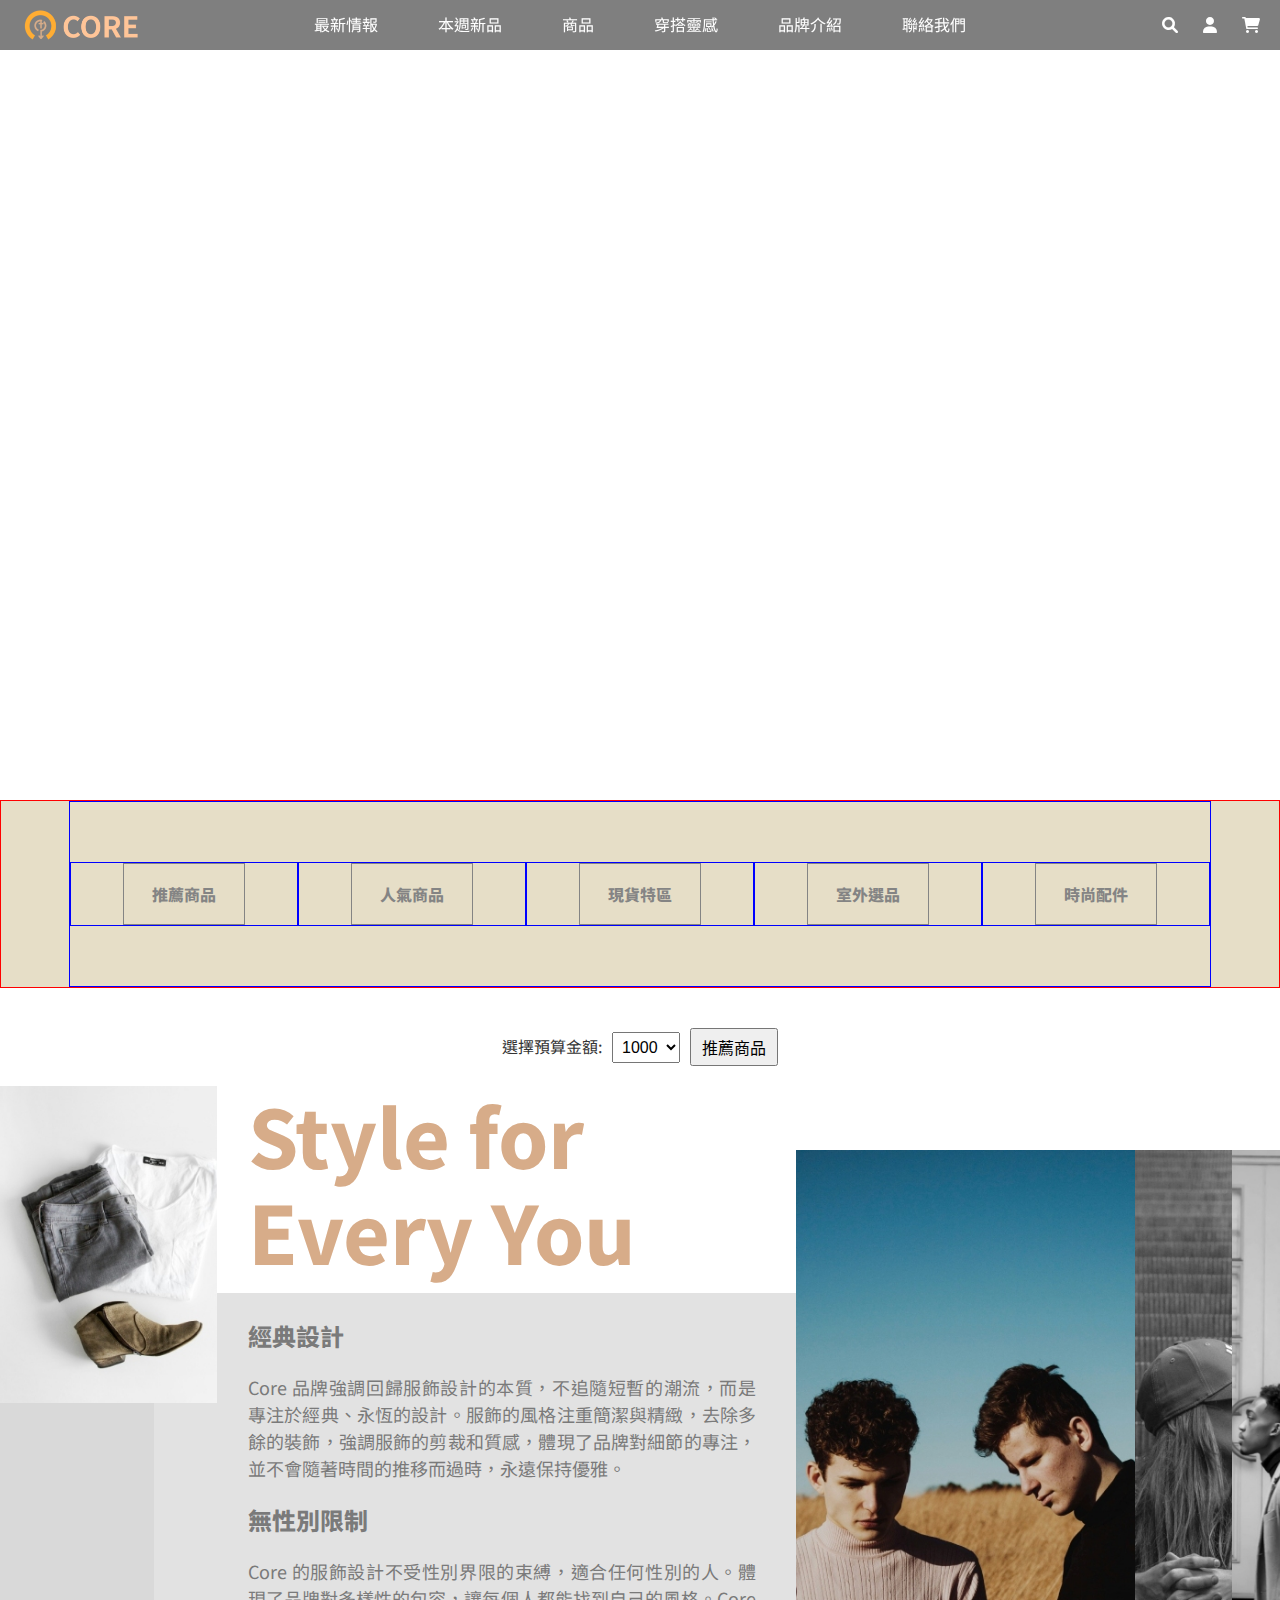
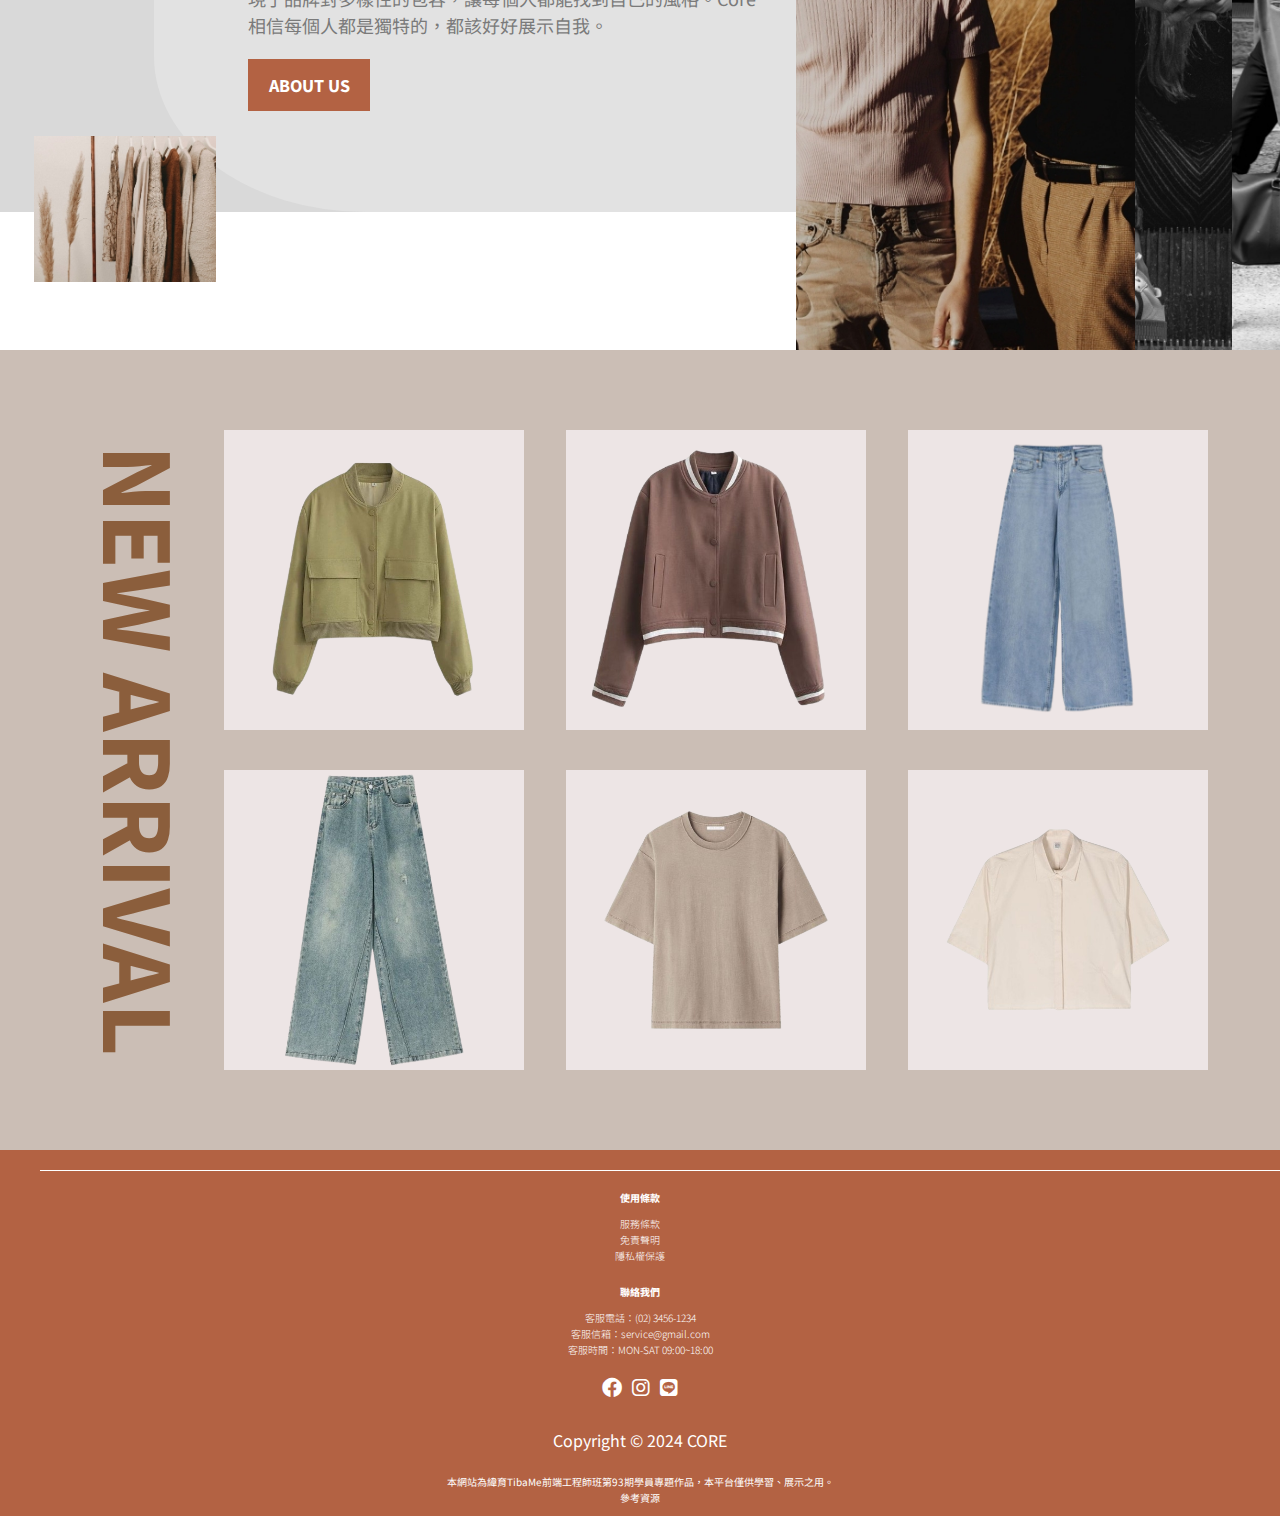
==== commit 47ae5c0c: "完成首頁標題列RWD漢堡功能" ====
--- a/index.html
+++ b/index.html
@@ -11,6 +11,7 @@
       href="https://cdnjs.cloudflare.com/ajax/libs/font-awesome/6.0.0-beta3/css/all.min.css"
     />
     <script src="./js/index.js"></script>
+    <script src="./js/main.js"></script>
   </head>
   <body>
     <div id="wrapper">
@@ -46,7 +47,34 @@
               ><i class="fa-solid fa-cart-shopping"></i></a>
           </li>
         </ul>
+
+         <!-- RWD使用的選單漢堡線 -->
+        <div class="hamburger" id="hamburger">&#9776;</div>
       </nav>
+
+        <!-- RWD使用的選單漢堡線、側邊選單及濾鏡 -->
+         <div id="menu-overlay"></div>
+         <div id="side-menu">
+           <ul class="side-navbar-list">
+             <li><a href="latest-news.html" class="side-list-item">最新情報</a></li>
+             <li><a href="new-arrivals.html" class="side-list-item">本週新品</a></li>
+             <li><a href="all-products.html" class="side-list-item">商品</a></li>
+             <li><a href="style-inspiration.html" class="side-list-item">穿搭靈感</a></li>
+             <li><a href="about-us.html" class="side-list-item">品牌介紹</a></li>
+             <li><a href="contact-us.html" class="side-list-item">聯絡我們</a></li>
+             <li><a href="login.html" class="side-list-item">會員登入</a></li>
+             <li><a href="cart.html" class="side-list-item">購物車</a></li>
+           </ul>
+           <ul class="social">
+            <li><a href="#" title="Facebook"><i class="fa-brands fa-facebook"></i></a></li>
+            <li><a href="#" title="Instagram"><i class="fa-brands fa-instagram"></i></a></li>
+            <li><a href="#" title="LINE"><i class="fa-brands fa-line"></i></a></li>
+            
+          </ul>
+         </div>
+      <!-- ---------------------------- -->
+     
+
       <header>
         <div id="cover" class="coverflow">
           <a href="latest-news.html"
--- a/css/main.css
+++ b/css/main.css
@@ -291,6 +291,74 @@
 }
 
 
+/* ============== RWD側邊選單追加樣式 ================= */
+#menu-overlay {
+    display: none;
+    position: fixed;
+    top: 0;
+    left: 0;
+    width: 100%;
+    height: 100%;
+    background-color: rgba(0, 0, 0, 0.5);
+    z-index: 999;
+    transition: opacity 0.3s ease; /* 添加過渡效果 */
+  }
+  
+  #side-menu {
+    display: none;
+    position: fixed;
+    /* top: 0; */
+    top: 50px;
+    right: 0;
+    width: 66%;
+    height: 100%;
+    background-color: #333;
+    color: #fff;
+    z-index: 1000;
+    transform: translateX(100%);
+    transition: transform 0.3s ease;
+  }
+  
+  #side-menu ul {
+    list-style: none;
+    padding: 0;
+    margin: 0;
+    /* border: 1px solid yellow; */
+  }
+  
+  #side-menu li {
+    padding: 12px;
+    border-bottom: 1px solid #444;
+    /* border: 1px solid yellow; */
+
+    /* ------------- */
+
+    /* 讓 li 元素的區域可點擊擴大到整個 li 區域 */
+    position: relative; 
+    cursor: pointer; /* 使用 cursor: pointer 來顯示是可以點擊的 */
+  }
+  
+  #side-menu a {
+    color: #fff;
+    text-decoration: none;
+    /* border: 1px solid yellow; */
+    font-size: 1.4rem;
+    display: block;
+    width: auto; /* a連結內容的 width設定要能顯示效果，必須在父層li設定寬度，或加上position:relative，才能生效 */
+    height: auto;/* height設定同上 */
+    line-height: auto;
+    /* ------------ */
+    padding: 4px; /* 調整連結內容的 padding */
+  }
+
+/* ------------------ */
+  .hamburger {
+    display: none;
+    font-size: 2.4rem;
+    color: #fff;
+    cursor: pointer;
+  }
+
 
 @media screen and (max-width: 1030px) {
     /* 第一個斷點提早設定，標題列的字會擠到換行 */
@@ -301,7 +369,7 @@
 
     /* 當螢幕寬度小於1030px時，調整navbar-list li中的內容 */
     .navbar-list li {
-        margin: 0 10px; /* 調整間距 */
+        margin: 0 4px; /* 調整間距 */
     }
     
     #main-sel li a {
@@ -342,11 +410,44 @@
         display: none;
     }
 
-    #main-sel::after {
-        content: '\2630'; /* Unicode for hamburger icon */
-        font-size: 2.4rem;
-        color: #fff;
-        cursor: pointer;
+
+
+    .hamburger {
+        display: block;
+      }
+    }
+    
+    #side-menu.show {
+      display: block;
+      transform: translateX(0);
+     
+    }
+    
+    #menu-overlay.show {
+      display: block;
+      opacity: 1; /* 顯示遮罩 */
+    }
+
+
+    /* #side-menu .social li:first-child {
+        border-top: 1px solid #727272;
+      } */
+
+    #side-menu .social li a{
+        /* border: 1px solid yellow; */
+        width: auto;
+        height: auto;
+        color: #fec599;
+      }
+
+    .social li a::after{
+        content: attr(title);
+      }
+
+    #side-menu .social li i{
+    margin-right: 4px;
+    width: 15px;
+    text-align: center;
     }
 
     footer {
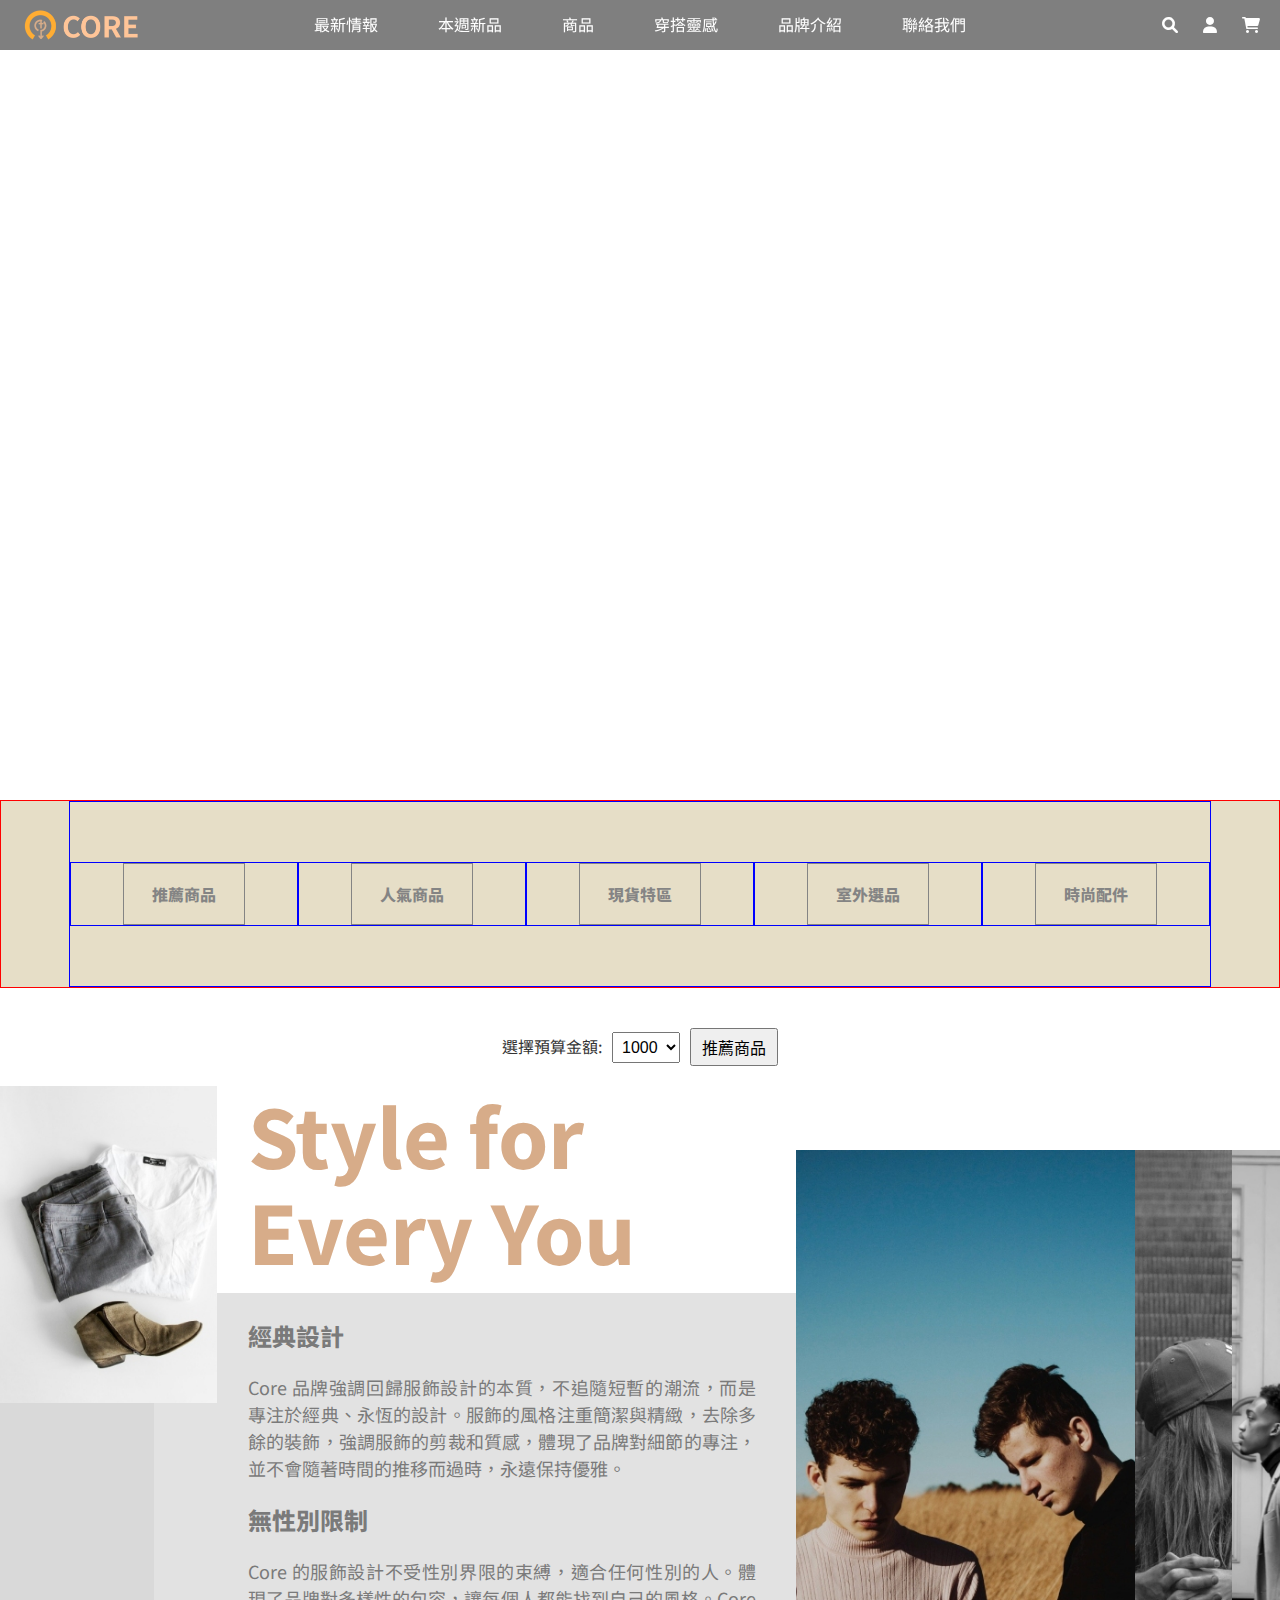
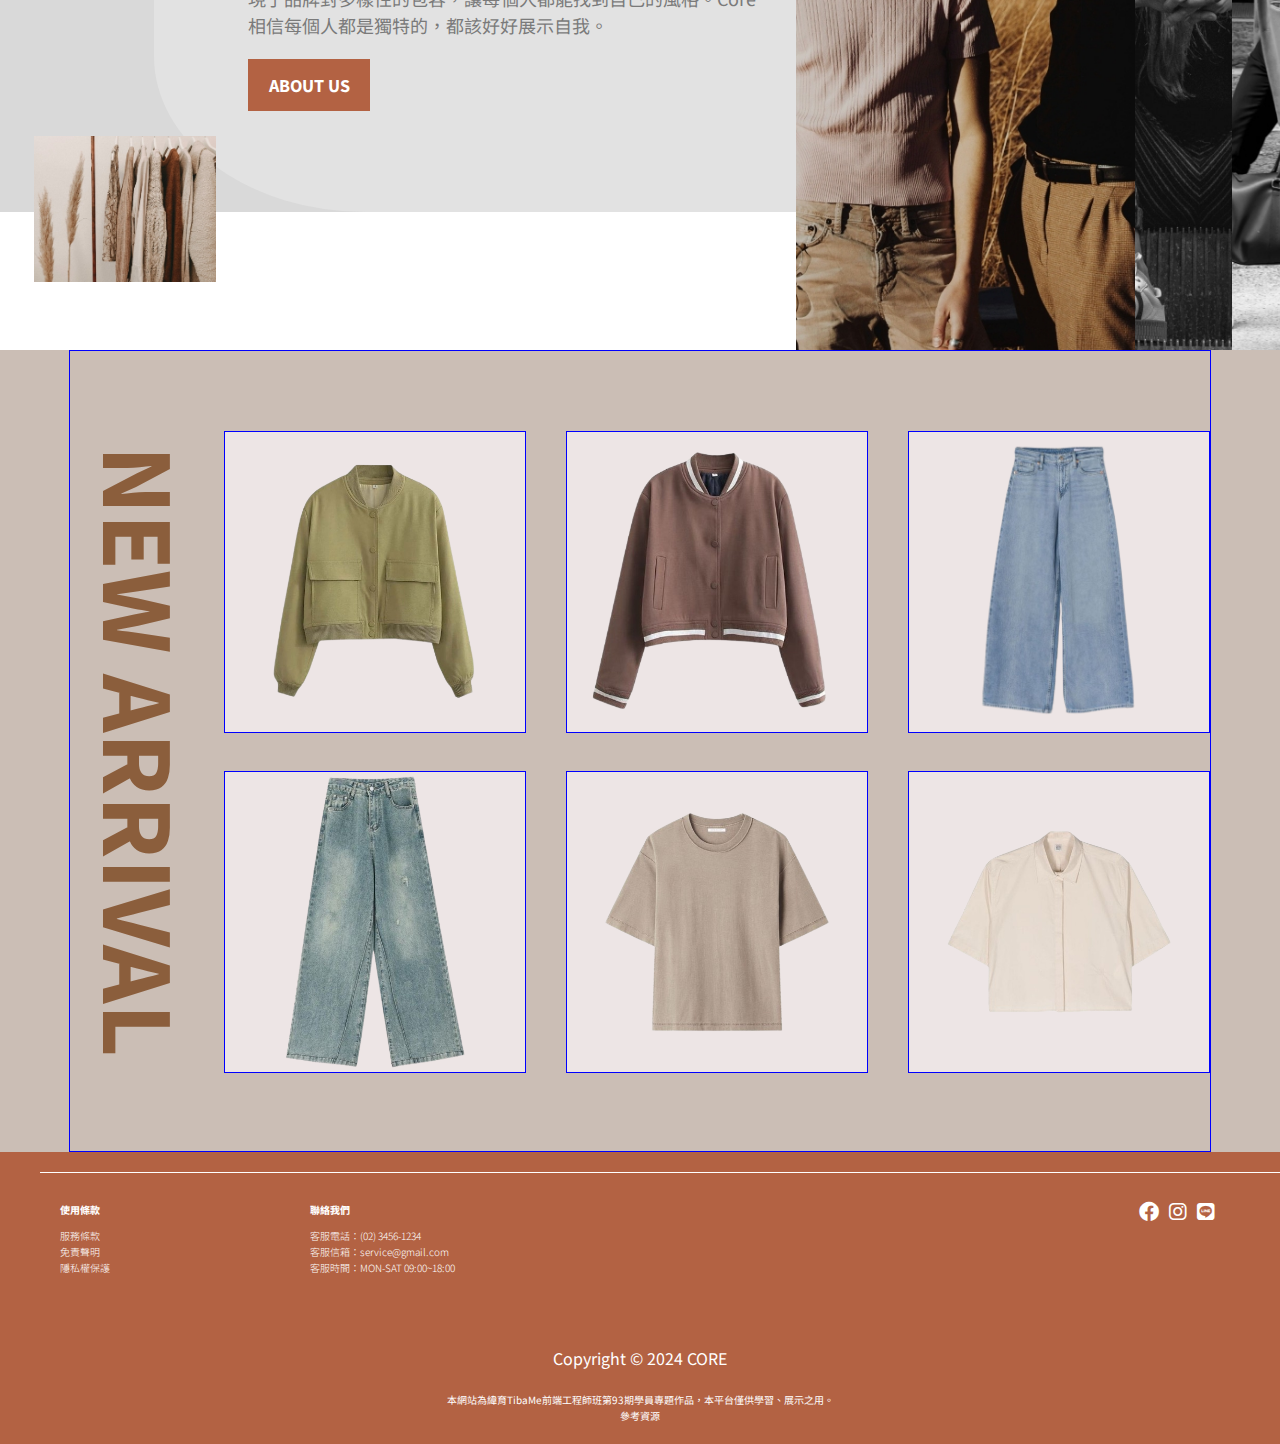
==== commit 5b2a7386: "首頁RWD_v1" ====
--- a/index.html
+++ b/index.html
@@ -163,32 +163,32 @@
           <div class="content-2">
             <h2>NEW ARRIVAL</h2>
             <div class="items-main">
-              <div class="item-1">
+              <div class="item">
                 <a href="new-arrivals.html"
                   ><img src="./img/index-item1-removebg-preview.png" alt=""
                 /></a>
               </div>
-              <div class="item-2">
+              <div class="item">
                 <a href="new-arrivals.html"
                   ><img src="./img/index-item2-removebg-preview.png" alt=""
                 /></a>
               </div>
-              <div class="item-3">
+              <div class="item">
                 <a href="new-arrivals.html"
                   ><img src="./img/index-item3-removebg-preview.png" alt=""
                 /></a>
               </div>
-              <div class="item-4">
+              <div class="item">
                 <a href="new-arrivals.html"
                   ><img src="./img/index-item4-removebg-preview.png" alt=""
                 /></a>
               </div>
-              <div class="item-5">
+              <div class="item">
                 <a href="new-arrivals.html"
                   ><img src="./img/index-item5-removebg-preview.png" alt=""
                 /></a>
               </div>
-              <div class="item-6">
+              <div class="item">
                 <a href="new-arrivals.html"
                   ><img src="./img/index-item6-removebg-preview.png" alt=""
                 /></a>
--- a/css/index.css
+++ b/css/index.css
@@ -423,7 +423,7 @@
 }
 
 .content-2{
-    /* border: 1px solid blue; */
+    border: 1px solid blue;
     width: 100%;
     max-width: 1140px;
     margin: 0 auto;
@@ -448,48 +448,29 @@
 .items-main{
     /* border: 1px solid blue; */
     width: 100%;
+    max-width: 986px;
     display: grid ;
     grid-template-columns: 1fr 1fr 1fr;
     grid-template-rows: 1fr 1fr;
     grid-gap: 40px;
 } 
 
-
-.items-main .item-1{
-    grid-column: 1/2;
-    grid-row: 1/2;
-}
-
-.items-main .item-2{
-    grid-column: 2/3;
-    grid-row: 1/2;
-}
-
-.items-main .item-3{
-    grid-column: 3/4;
-    grid-row: 1/2;
-}
-
-.items-main .item-4{
-    grid-column: 1/2;
-    grid-row: 2/3;
-}
-
-.items-main .item-5{
-    grid-column: 2/3;
-    grid-row: 2/3;
-}
-
-.items-main .item-6{
-    grid-column: 3/4;
-    grid-row: 2/3;
-}
+.item{
+    width: 100%;
+    height: 100%;
+    max-width: 300px;
+    max-height: 300px;
+}
+
 
 .items a{
 
-    display: block;
-    width: 300px;
-    height: 300px;
+    border: 1px solid blue;
+    display: block;
+    width: 100%;
+    height: 100%;
+    max-width: 300px;
+    max-height: 300px;
     background-color: #ede5e5;
     text-align: center;
     line-height: 300px;
@@ -577,3 +558,103 @@
     margin: 10px 0;
     font-size: 1.4rem;
 }
+
+
+/* ==========RWD斷點============== */
+
+@media screen and (max-width: 1160px) {
+    /* 第一個斷點提早設定，商品圖片往內縮會開始變形 */
+    /* 先看wrapper最大寬度是多少，先設定一個斷點>>>width :auto */
+    
+
+    .wrapper{
+        width: auto;
+      }
+  
+   
+
+    .content-1{
+        width: 100%;
+        max-width: 1140px;
+        padding: 12px 0;
+        margin: 0 auto;
+        /* border: 1px solid red; */
+        
+    }
+
+    .content-2{
+        width: 90%; 
+    }
+
+    .items-main {
+        display: grid;
+        grid-template-columns: repeat(auto-fit, minmax(240px, 1fr)); /* 使產品區塊自適應寬度 */
+        gap: 20px; /* 設置區塊間距 */
+    }
+
+    .item {
+        aspect-ratio: 1 / 1; /* 設置寬高比為1:1，保持正方形 */
+        /* border: 1px solid red; */
+
+        width: 100%; /* 確保區塊寬度自適應父容器 */
+    }
+
+}
+
+@media screen and (max-width: 984px){
+    /* 斷點提早設定，左側選單會碰到輪播圖 */
+   
+
+
+    .items h2{
+        writing-mode: vertical-rl; /* 垂直排版:旋轉整個文字方塊 */
+        /* text-orientation: upright; 文字直立方向 */
+        font-weight: 800;
+        font-size: 7rem;
+        color: #8B5E3C;
+        margin-right: 10px; /* 與商品列表保持距離 */
+        text-align: center; /* 垂直居中 */
+    
+    }
+
+    .items-main{
+        /* border: 1px solid blue; */
+        width: 80%;
+        max-width: 986px;
+        display: grid;
+        grid-template-columns: repeat(auto-fit, minmax(200px, 1fr)); /* 使產品區塊自適應寬度 */
+        gap: 10px;
+    } 
+
+    .item{
+        width: 100%;
+        height: 100%;
+    }
+
+    .describe > h1{
+        /* border: 1px solid red; */
+        color: #D7AC89;
+        font-size: 6.5rem;
+       
+       
+    
+    }
+
+}
+
+
+
+@media screen and (max-width: 395px){
+    .coverflow > a > img:first-child{
+        display: none;
+       
+    }
+    
+    .coverflow > a > img:last-child{
+        display: block;
+        width: 100%;
+        height: 100%;
+        object-fit: cover;
+    }
+    
+}--- a/css/main.css
+++ b/css/main.css
@@ -415,7 +415,7 @@
     .hamburger {
         display: block;
       }
-    }
+    
     
     #side-menu.show {
       display: block;
@@ -454,7 +454,7 @@
 
         /* border: 1px solid blue; */
         width: 100%;
-        /* padding: 20px; */
+        
     }
 
     .content-footer {
@@ -462,6 +462,16 @@
         align-items: center;
         padding: 20px;
     }
+
+
+    .content-footer::before{
+        content: "";
+        display: block;
+        width: 100% ; 
+        height: 1px;
+       
+    }
+
 
     .information {
         flex-direction: column;
@@ -480,12 +490,15 @@
     }
 
     .copyright {
-        width: 100%;
+
+        /* border: 1px solid blue; */
+        width: calc(100% - 60px);
         padding: 10px 0;
+    
         text-align: center;
     }
-  }
-  
+
+}
   
   
   
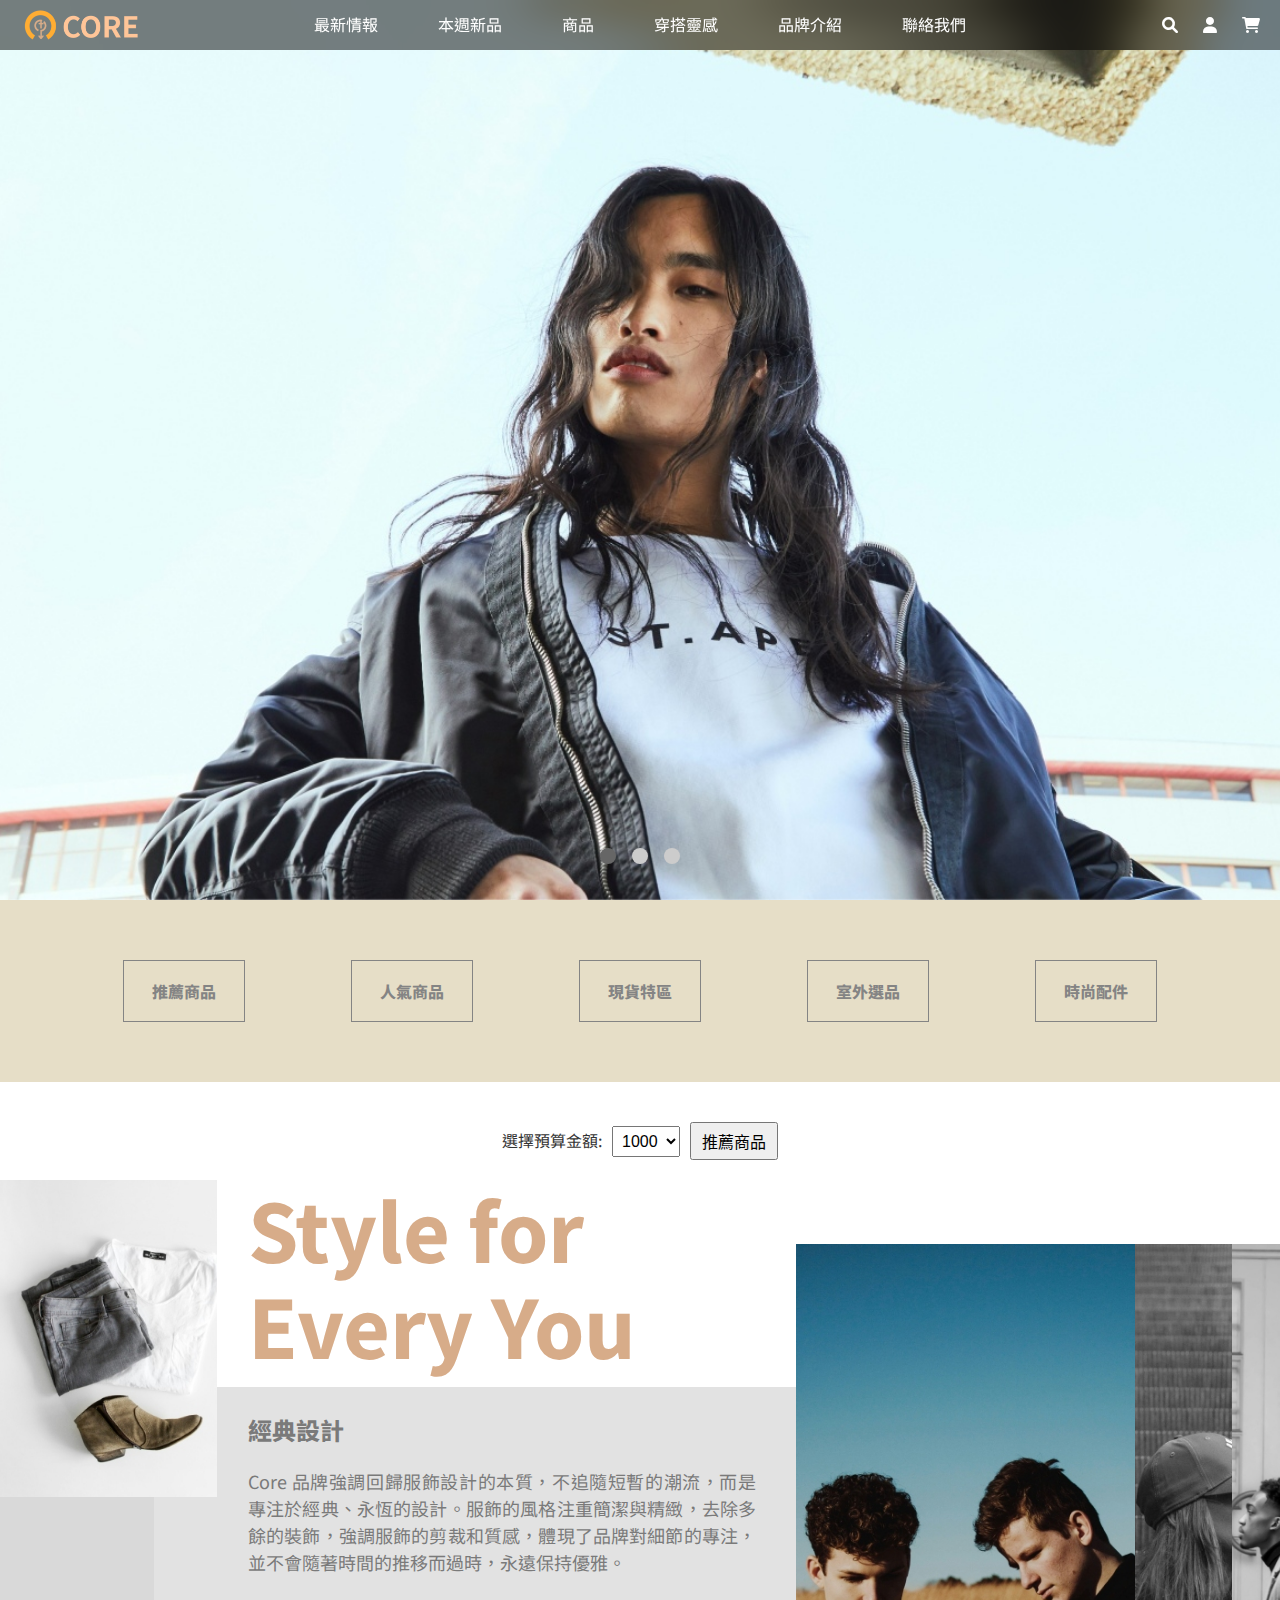
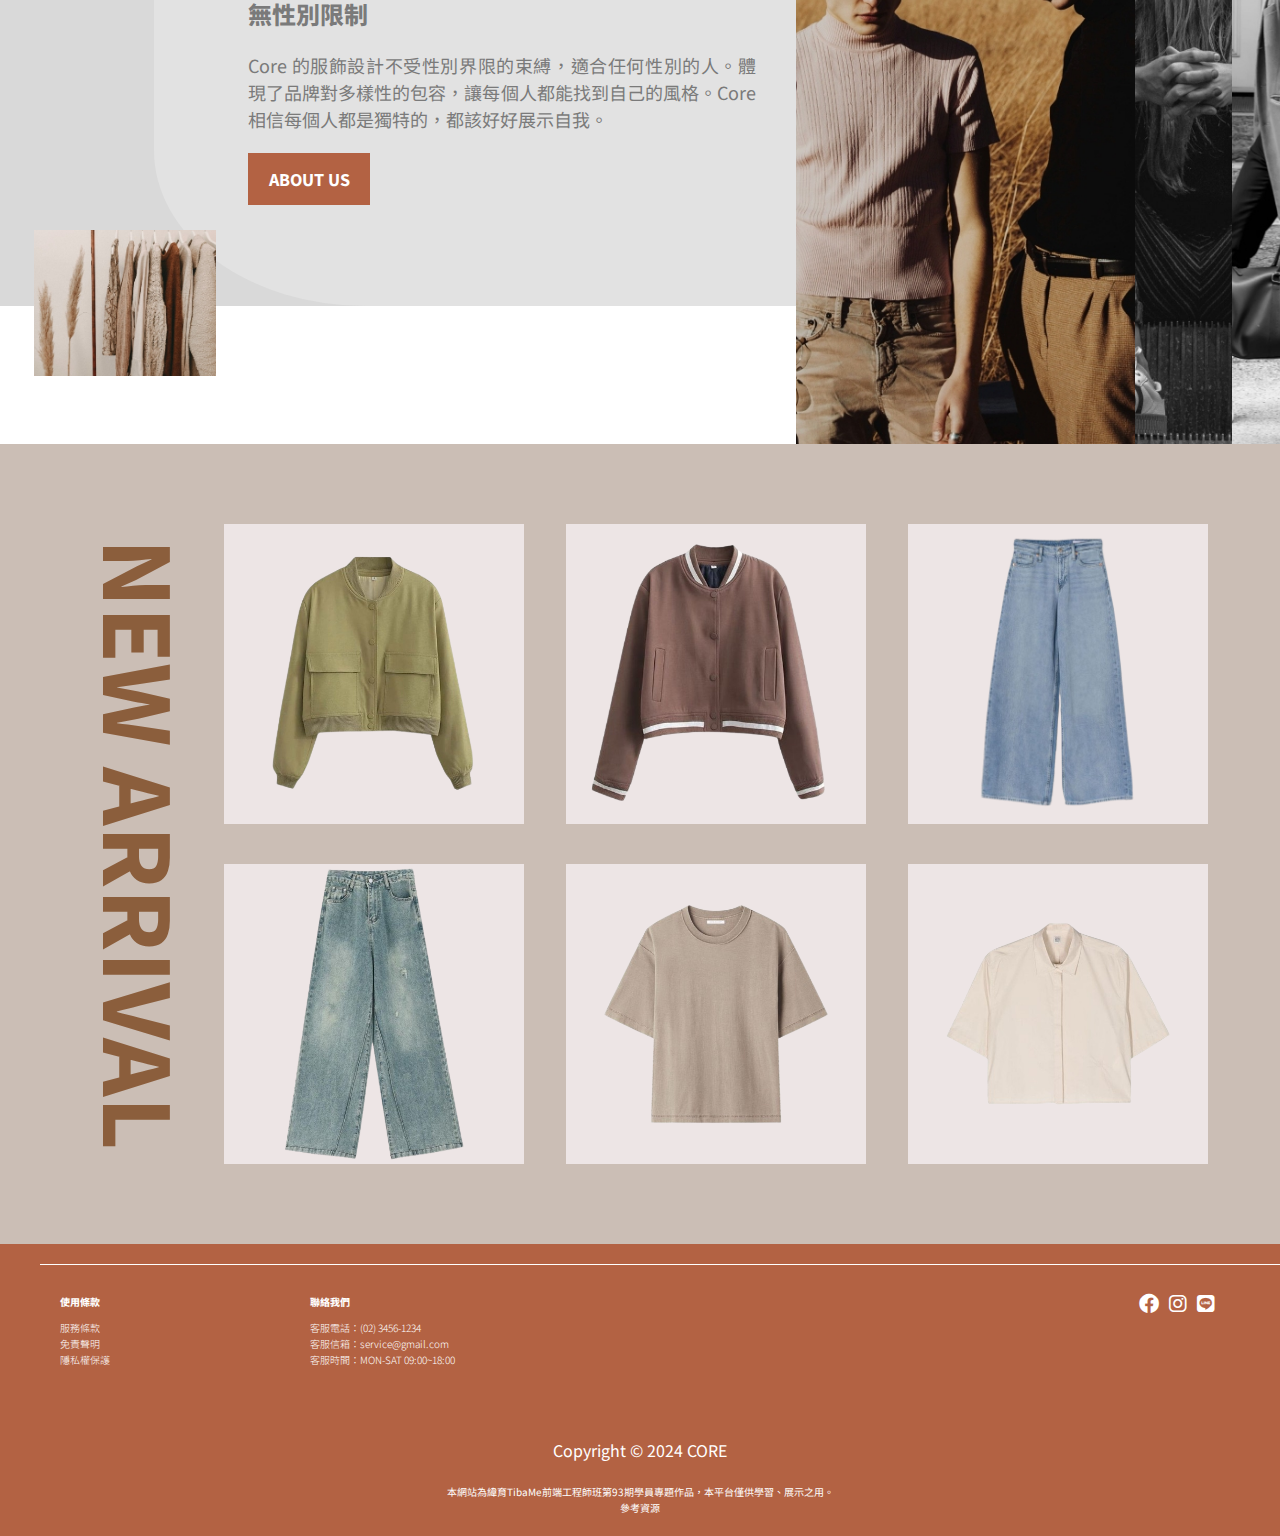
==== commit 8037ce88: "首頁rwd_v2" ====
--- a/index.html
+++ b/index.html
@@ -10,8 +10,12 @@
       rel="stylesheet"
       href="https://cdnjs.cloudflare.com/ajax/libs/font-awesome/6.0.0-beta3/css/all.min.css"
     />
+    <script src="./js/jquery-3.7.1.js"></script>
     <script src="./js/index.js"></script>
     <script src="./js/main.js"></script>
+  
+
+
   </head>
   <body>
     <div id="wrapper">
@@ -76,17 +80,18 @@
      
 
       <header>
-        <div id="cover" class="coverflow">
-          <a href="latest-news.html"
-            ><img src="./img/main_cover_n_img.jpg" alt="輪播圖片1"
-          /></a>
-          <a href="latest-news.html"
-            ><img src="./img/main_cover_n_img2.jpg" alt="輪播圖片2"
-          /></a>
-          <a href="latest-news.html"
-            ><img src="./img/main_cover_n_img3.jpg" alt="輪播圖片3"
-          /></a>
+        <div class="vision">
+          <div id="sliderBoard">
+            <ul id="content">
+              <li><a href="latest-news.html"><img src="./img/rwd_main_cover_n_img (2).jpg" class="image"></a></li>
+              <li><a href="latest-news.html"><img src="./img/rwd_main_cover_n_img2 (2).jpg" class="image"></a></li>
+              <li><a href="latest-news.html"><img src="./img/rwd_main_cover_n_img3 (2).jpg" class="image"></a></li>
+            </ul>
+            <ul id="contentButton">
+            </ul>
+          </div>
         </div>
+        
       </header>
       <main>
         <section class="buttons">
--- a/css/index.css
+++ b/css/index.css
@@ -34,59 +34,75 @@
 /* ==============(header大圖輪播)================ */
 
 
-.coverflow{
-    width: auto;
-    height: 800px;
-    position: relative;
-    /* overflow: hidden; */
-}
-
-.coverflow > a{
-    display: block;
-    position: absolute;
-    top: 0;
-    left: 0;
+
+.vision{
+    /* border: 1px solid green;  */
+    display: flex;
+    align-items: start;
+    justify-content: end;
+    width: 100%;
+    height: auto;
+
+
+}
+
+/* 增加輪播圖功能 */
+*{
+	margin: 0px;
+	padding: 0px;
+	list-style: none;
+}
+.image{
+    width: 100%;
+    height: 100vh;
+    object-fit: cover;
+    display: block; /*確保圖片填滿輪播區域*/
+}
+#sliderBoard{	/* div */
+    position: relative; /* 新增這行 */
+	/* border: 1px solid red; */
+	width: 100%;
+	height: auto;
+	margin: 0 auto;
+
+	overflow: hidden;
+}
+#content{		/* ul */
+	position: relative;
     width: 100%;
     height: 100%;
-    opacity: 0;
-    animation: slider 15s linear infinite;
-
-}
-
-.coverflow > a > img{
+
+}
+#content li{	/* li */
+	float: left;
     width: 100%;
     height: 100%;
-    object-fit: cover;
-}
-
-/* 在編打:nth-child前記得不要有空格!!會有問題 .coverflow > a:nth-child(1) 而不是 .coverflow > a :nth-child(1). */
-.coverflow > a:nth-child(1){
-    animation-delay: 0s;
-}
-
-.coverflow > a:nth-child(2){
-    animation-delay: 5s;
-}
-
-.coverflow > a:nth-child(3){
-    animation-delay: 10s;
-}
-
-@keyframes slider {
-    3% {
-        opacity: 1;
-        filter: alpha(opacity=100);
-    }
-    27% {
-        opacity: 1;
-        filter: alpha(opacity=100);
-    }
-    30% {
-        opacity: 0;
-        filter: alpha(opacity=0);
-    }
-
-}
+}
+/* circle button */
+#contentButton{
+    position: absolute; /* 新增這行 */
+    bottom: 10px; /* 可以根據需要調整位置 */
+    left: 50%;
+    transform: translateX(-50%); /* 水平居中 */
+    border: none; /* 去掉邊框 */
+	text-align: center;
+	height: 50px;
+}
+#contentButton li{
+	width: 16px;
+	height: 16px;
+	border-radius: 50%;
+	background-color: #ccc;
+	margin: 8px;
+
+	display: inline-block;
+    cursor: pointer; /* 增加鼠標變成手型 */
+}
+#contentButton li.clicked{
+	background-color: #666;
+}
+
+
 
 
 /* =================首頁品牌介紹================== */
@@ -141,8 +157,6 @@
     /* border: 1px solid blue; */
     display: flex;
     position: relative;
-    /* padding-left: 22%; /* 留出圖片所佔空間 */
-    /* padding-top: 30%; 如果需要，留出圖片所佔空間 */
     padding-bottom: 0px; */
     /* margin-top: 30px; */
 }
@@ -349,7 +363,7 @@
 
 /* =================首頁導購按鈕================== */
 .buttons{
-    border: 1px solid red;
+    /* border: 1px solid red; */
     background-color: #E6DEC7;
     display: flex;
     align-items: center;
@@ -359,7 +373,7 @@
 }
 
 .buttons ul{
-    border: 1px solid blue;
+    /* border: 1px solid blue; */
     width: 100%;
     max-width: 1140px;
     padding: 60px 0;
@@ -371,7 +385,7 @@
 
 
 .buttons li{
-    border: 1px solid blue;
+    /* border: 1px solid blue; */
     flex-grow: 1;
     display: flex;
     align-items: center;
@@ -381,8 +395,10 @@
 .buttons a{
     border: 1.5px solid #848484 ;
     display: block;
-    width: 120px;
-    height: 60px;
+    width: 100%;
+    height: 100%;
+    max-width: 120px;
+    max-height: 60px;
     text-align: center;
     line-height: 60px;
     font-size: 1.6rem;
@@ -396,8 +412,10 @@
     /* border: 1.5px solid #848484 ; */
     background-color: #848484;
     display: block;
-    width: 120px;
-    height: 60px;
+    width: 100%;
+    height: 100%;
+    max-width: 120px;
+    max-height: 60px;
     text-align: center;
     line-height: 60px;
     font-size: 1.6rem;
@@ -423,7 +441,7 @@
 }
 
 .content-2{
-    border: 1px solid blue;
+    /* border: 1px solid blue; */
     width: 100%;
     max-width: 1140px;
     margin: 0 auto;
@@ -465,7 +483,7 @@
 
 .items a{
 
-    border: 1px solid blue;
+    /* border: 1px solid blue; */
     display: block;
     width: 100%;
     height: 100%;
@@ -576,7 +594,7 @@
     .content-1{
         width: 100%;
         max-width: 1140px;
-        padding: 12px 0;
+        padding: 0;
         margin: 0 auto;
         /* border: 1px solid red; */
         
@@ -642,10 +660,168 @@
 
 }
 
-
-
-@media screen and (max-width: 395px){
-    .coverflow > a > img:first-child{
+@media screen and (max-width: 765px){
+
+
+    .image{
+        width: 100%;
+        height: 700px;
+    }
+
+    .buttons ul{
+        /* border: 1px solid blue; */
+        width: 92%;
+        padding: 40px 0;
+       
+    }
+    
+    .buttons li{
+        /* border: 1px solid blue; */
+        flex-grow: 1;
+        display: flex;
+        align-items: center;
+        justify-content: center;
+    }
+    
+    .buttons a{
+        border: 1.5px solid #c69f7f ;
+        background-color: #c69f7f;
+        display: block;
+        width: 85%;
+        height: 100%;
+        color: #fff;
+        line-height: 40px;
+        font-size: 1.3rem;
+        border-radius: 20px;
+
+    
+    }
+    
+    /* add:按鈕縮放效果 */
+    .buttons a:hover{
+        border: 1.5px solid #b36e43 ;
+        background-color: #b36e43;
+        display: block;
+        width: 85%;
+        height: 100%;
+        line-height: 40px;
+        font-size: 1.3rem;
+        border-radius: 20px;
+    
+    }
+    
+    
+    .topic01_outer::before{
+        /* border: 1px solid blue; */
+        width: 100%;
+        height: 60%;
+        top: 14%;
+    }
+
+    .topic01_outer::after {
+        width: 55%;
+        height: 60%;
+        top: 14%;
+        border-radius: 0;
+
+    }
+
+    .content-1 > ul{
+        display: flex;
+        flex-direction: column;
+        align-items: center;
+        /* border: 1px solid red; */
+
+    }
+
+    .content-1 > ul > li{
+        height: 100%;
+    }
+
+
+    .describe{
+        /* border: 1px solid red; */
+        flex-basis: 40%;
+        flex-grow: 1;
+        height: 640px;
+        padding-left: 20px;
+        padding-bottom: 20px;
+
+    }
+    
+
+    .img1{
+        display: none;
+    }
+
+
+    .img2{
+        width: 100%;
+        height: 100%;
+        flex-basis: 50%;
+        flex-grow: 1;
+        /* border: 1px solid red; */
+        display: flex;
+        padding-top: 5%;
+        
+        
+        
+    }
+
+    .img2 > div{
+        height: 300px;
+        
+    }
+
+    .img2-item2{
+        background-image: url(../img/Deco_3_img.jpg);
+        flex-grow: 5;
+    
+    }
+    
+    .img2-item3{
+        background-image: url(../img/Deco_4_img.jpg);
+        flex-grow: 4;
+    
+    }
+    
+   
+    .content-2 {
+        display: flex;
+        flex-direction: column;
+        align-items: center;
+        /* border: 1px solid blue; */
+        padding: 40px 0;
+
+
+    }
+    .items h2{
+        writing-mode: horizontal-tb; /* 垂直排版:旋轉整個文字方塊 */
+        /* text-orientation: upright; 文字直立方向 */
+        font-weight: 800;
+        font-size: 4rem;
+        color: #8B5E3C;
+        margin-right: 0; /* 與商品列表保持距離 */
+        text-align: center; /* 垂直居中 */
+        /* border: 1px solid blue; */
+
+    
+    }
+
+    .items-main{
+        /* border: 1px solid blue; */
+        width: 95%;
+        max-width: 986px;
+        display: grid;
+        grid-template-columns: repeat(auto-fit, minmax(200px, 1fr)); /* 使產品區塊自適應寬度 */
+        gap: 10px;
+    } 
+
+}
+
+
+@media screen and (max-width: 480px){
+    /* .coverflow > a > img:first-child{
         display: none;
        
     }
@@ -655,6 +831,41 @@
         width: 100%;
         height: 100%;
         object-fit: cover;
-    }
+    } */
+
+    .buttons a{
+        border: 1.5px solid #c69f7f ;
+        background-color: #c69f7f;
+        display: block;
+        width: 85%;
+        height: 100%;
+        line-height: 40px;
+        font-size: 1.2rem;
+        color: #fff;
+        border-radius: 16px;
+
+    
+    }
+    
+    /* add:按鈕縮放效果 */
+    .buttons a:hover{
+        border: 1.5px solid #b36e43 ;
+        background-color: #b36e43;
+        display: block;
+        width: 85%;
+        height: 100%;
+        line-height: 40px;
+        font-size: 1.2rem;
+        border-radius: 16px;
+    
+    }
+
+    .items-main{
+        /* border: 1px solid blue; */
+        display: grid;
+        grid-template-columns: repeat(auto-fit, minmax(124px, 1fr)); /* 使產品區塊自適應寬度 */
+        gap: 10px;
+    } 
+    
     
 }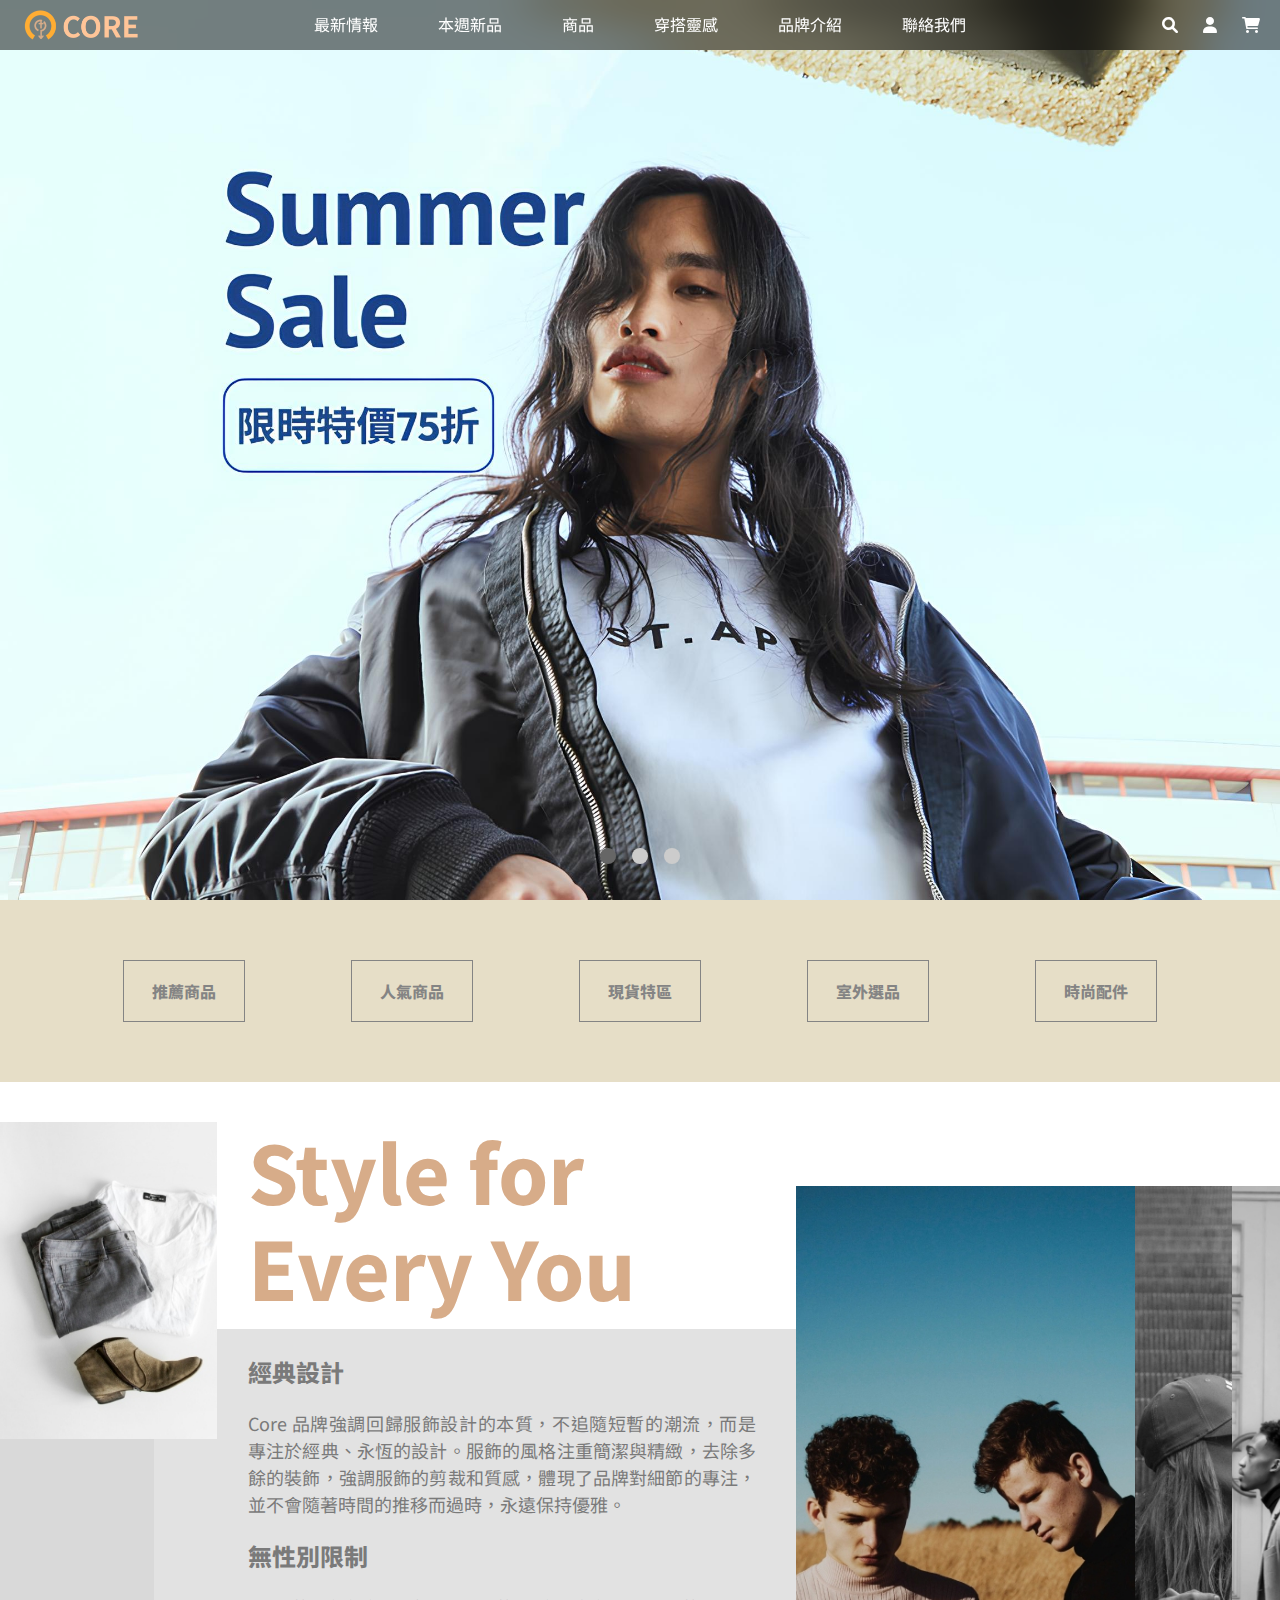
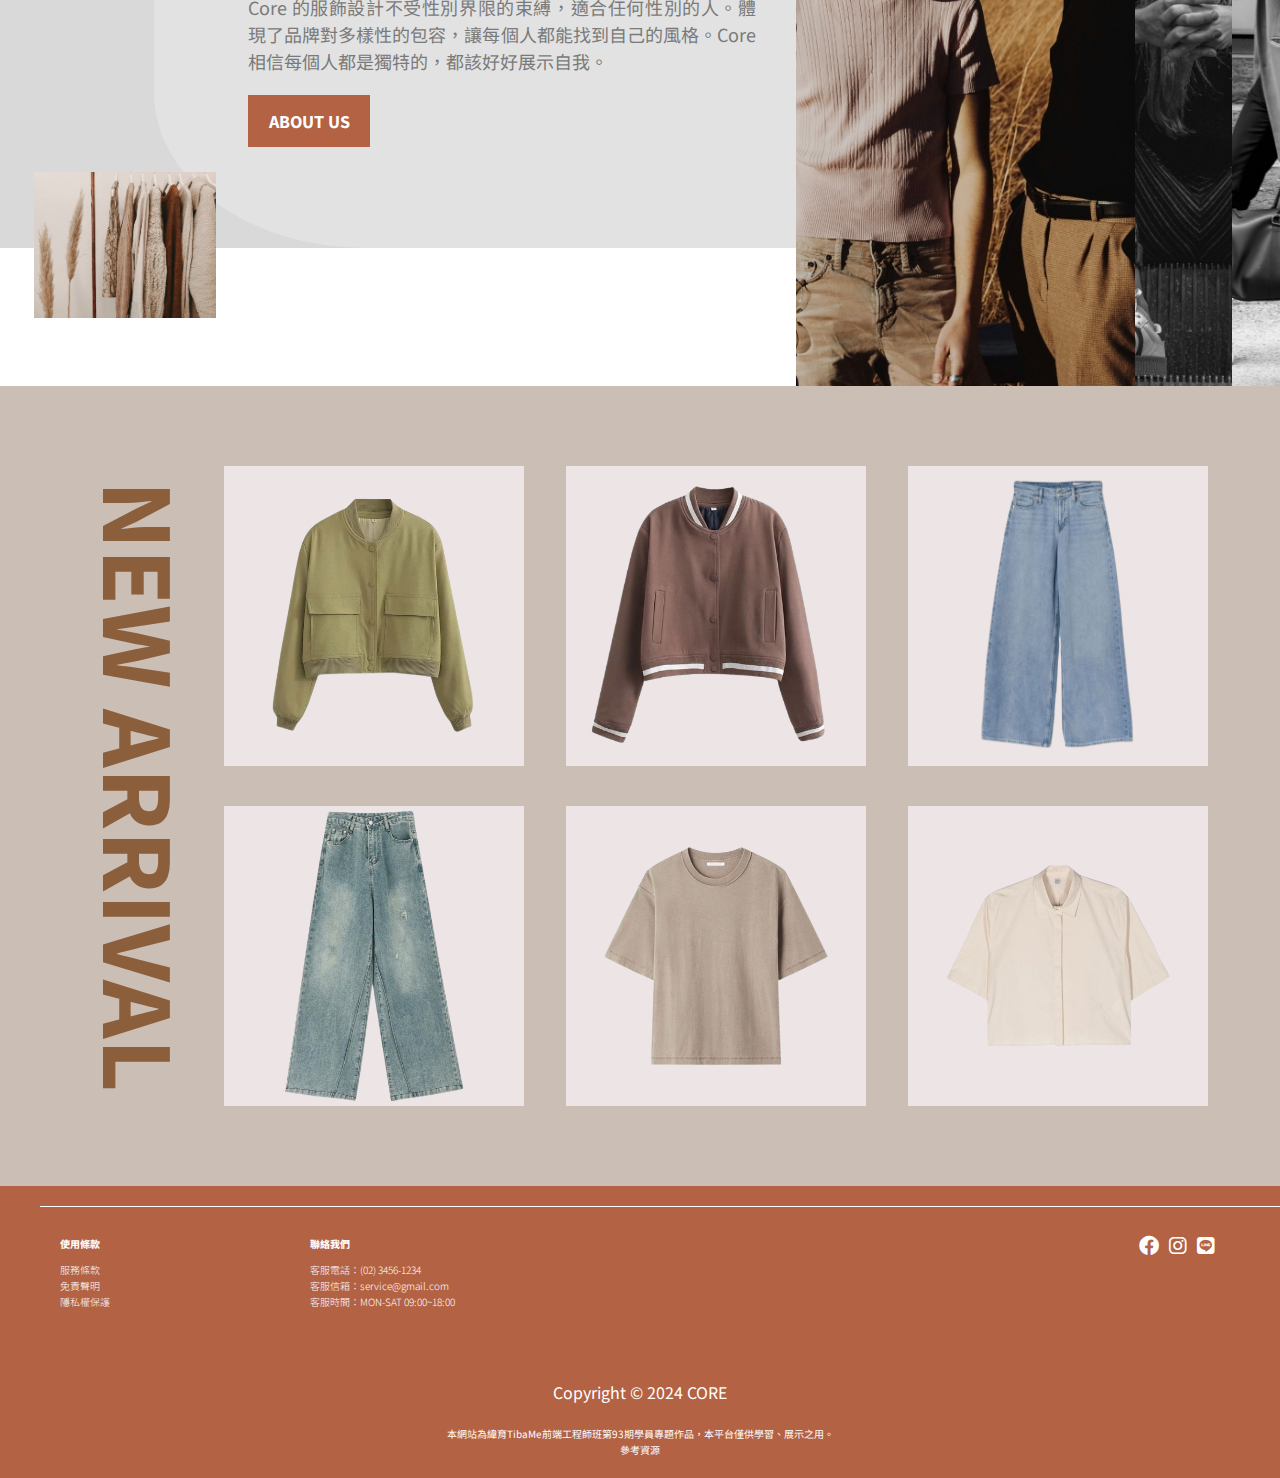
==== commit 90168f33: "首頁rwd完成" ====
--- a/index.html
+++ b/index.html
@@ -80,14 +80,31 @@
      
 
       <header>
+        <div class="mv_txt">
+          <h2>SALE</h2>
+          <p>精選系列</p>
+          <p>限時特價85折</p>
+        </div>
         <div class="vision">
           <div id="sliderBoard">
             <ul id="content">
-              <li><a href="latest-news.html"><img src="./img/rwd_main_cover_n_img (2).jpg" class="image"></a></li>
-              <li><a href="latest-news.html"><img src="./img/rwd_main_cover_n_img2 (2).jpg" class="image"></a></li>
-              <li><a href="latest-news.html"><img src="./img/rwd_main_cover_n_img3 (2).jpg" class="image"></a></li>
+              <li><a href="latest-news.html"><img src="./img/main_cover_n_img.jpg" class="image"></a></li>
+              <li><a href="latest-news.html"><img src="./img/main_cover_n_img2.jpg" class="image"></a></li>
+              <li><a href="latest-news.html"><img src="./img/main_cover_n_img3.jpg" class="image"></a></li>
             </ul>
             <ul id="contentButton">
+            </ul>
+          </div>
+        </div>
+
+        <div class="rwd-vision">
+          <div id="sliderBoardRwd">
+            <ul id="contentRwd">
+              <li><a href="latest-news.html"><img src="./img/rwd_main_cover_n_img (3)_compress.jpg" class="imageRwd"></a></li>
+              <li><a href="latest-news.html"><img src="./img/rwd_main_cover_n_img2 (3)_compress.jpg" class="imageRwd"></a></li>
+              <li><a href="latest-news.html"><img src="./img/rwd_main_cover_n_img3 (3)_compress.jpg" class="imageRwd"></a></li>
+            </ul>
+            <ul id="contentButtonRwd">
             </ul>
           </div>
         </div>
--- a/css/index.css
+++ b/css/index.css
@@ -33,7 +33,14 @@
 
 /* ==============(header大圖輪播)================ */
 
-
+.mv_txt{
+    display: none;
+
+}
+
+.rwd-vision{
+    display: none;
+}
 
 .vision{
     /* border: 1px solid green;  */
@@ -529,10 +536,12 @@
 
 /* 新增推薦商品區域的樣式 */
 .recommendation {
+    
     display: flex;
     align-items: center;
     justify-content: center;
     margin-bottom: 20px;
+    display: none;
 }
 
 .recommendation label {
@@ -660,13 +669,119 @@
 
 }
 
-@media screen and (max-width: 765px){
-
-
-    .image{
+@media screen and (max-width: 912px){
+
+
+    .mv_txt{
+        display: block;
+        position: absolute;
+        top: 47%;
+        left: 50%;
+        transform: translate(-50%, -50%);
+        z-index: 10;
+        color: #fff;
+        text-align: center;
+        white-space: nowrap;
+    
+    }
+
+    .mv_txt h2 {
+        font-size: 60px;
+        font-weight: 300;
+        letter-spacing: 1rem;
+        line-height: 1;
+        margin: 0 auto;
+        /* border: 1px solid red; */
+    }
+
+
+    .mv_txt p {
+        font-size: 12px;
+        font-weight: 500;
+        letter-spacing: .1em;
+        line-height: 1.666;
+    }
+
+    .vision{
+        display: none;
+    }
+    
+    .rwd-vision{
+        /* border: 1px solid green;  */
+        display: flex;
+        align-items: start;
+        justify-content: end;
+        width: 100%;
+        height: auto;
+
+    
+    
+    }
+    
+    /* 增加輪播圖功能 */
+    *{
+        margin: 0px;
+        padding: 0px;
+        list-style: none;
+    }
+    .imageRwd{
         width: 100%;
         height: 700px;
-    }
+        object-fit: cover;
+        display: block; /*確保圖片填滿輪播區域*/
+    }
+    #sliderBoardRwd{	/* div */
+        position: relative; /* 新增這行 */
+        /* border: 1px solid red; */
+        width: 100%;
+        height: auto;
+        margin: 0 auto;
+    
+        overflow: hidden;
+    }
+    #contentRwd{		/* ul */
+        position: relative;
+        width: 100%;
+        height: 100%;
+    
+    }
+    #contentRwd li{	/* li */
+        float: left;
+        width: 100%;
+        height: 100%;
+    }
+    /* circle button */
+    #contentButtonRwd{
+        position: absolute; /* 新增這行 */
+        bottom: 10px; /* 可以根據需要調整位置 */
+        left: 50%;
+        transform: translateX(-50%); /* 水平居中 */
+        border: none; /* 去掉邊框 */
+        text-align: center;
+        height: 50px;
+    }
+    #contentButtonRwd li{
+        width: 16px;
+        height: 16px;
+        border-radius: 50%;
+        background-color: #ccc;
+        margin: 8px;
+    
+        display: inline-block;
+        cursor: pointer; /* 增加鼠標變成手型 */
+    }
+    #contentButtonRwd li.clicked{
+        background-color: #666;
+    }
+
+
+}
+
+
+@media screen and (max-width: 765px){
+
+
+    
 
     .buttons ul{
         /* border: 1px solid blue; */
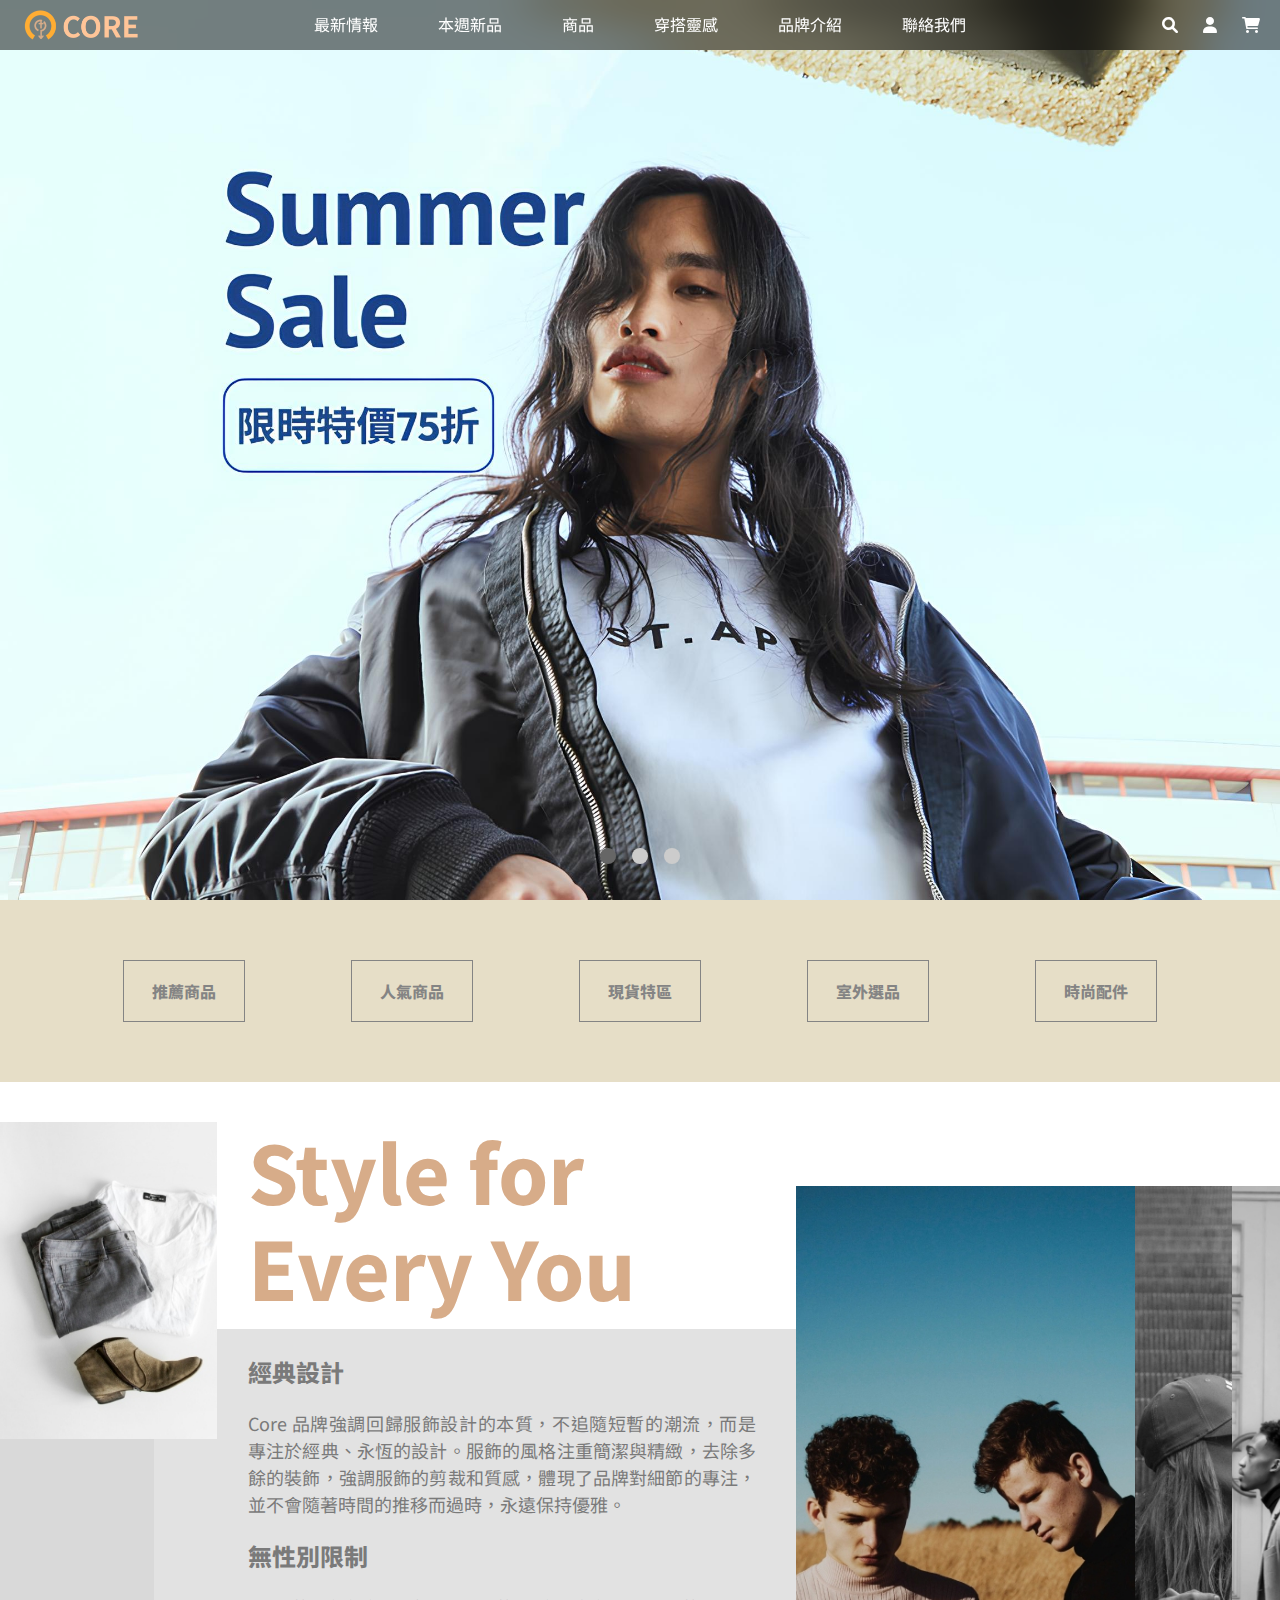
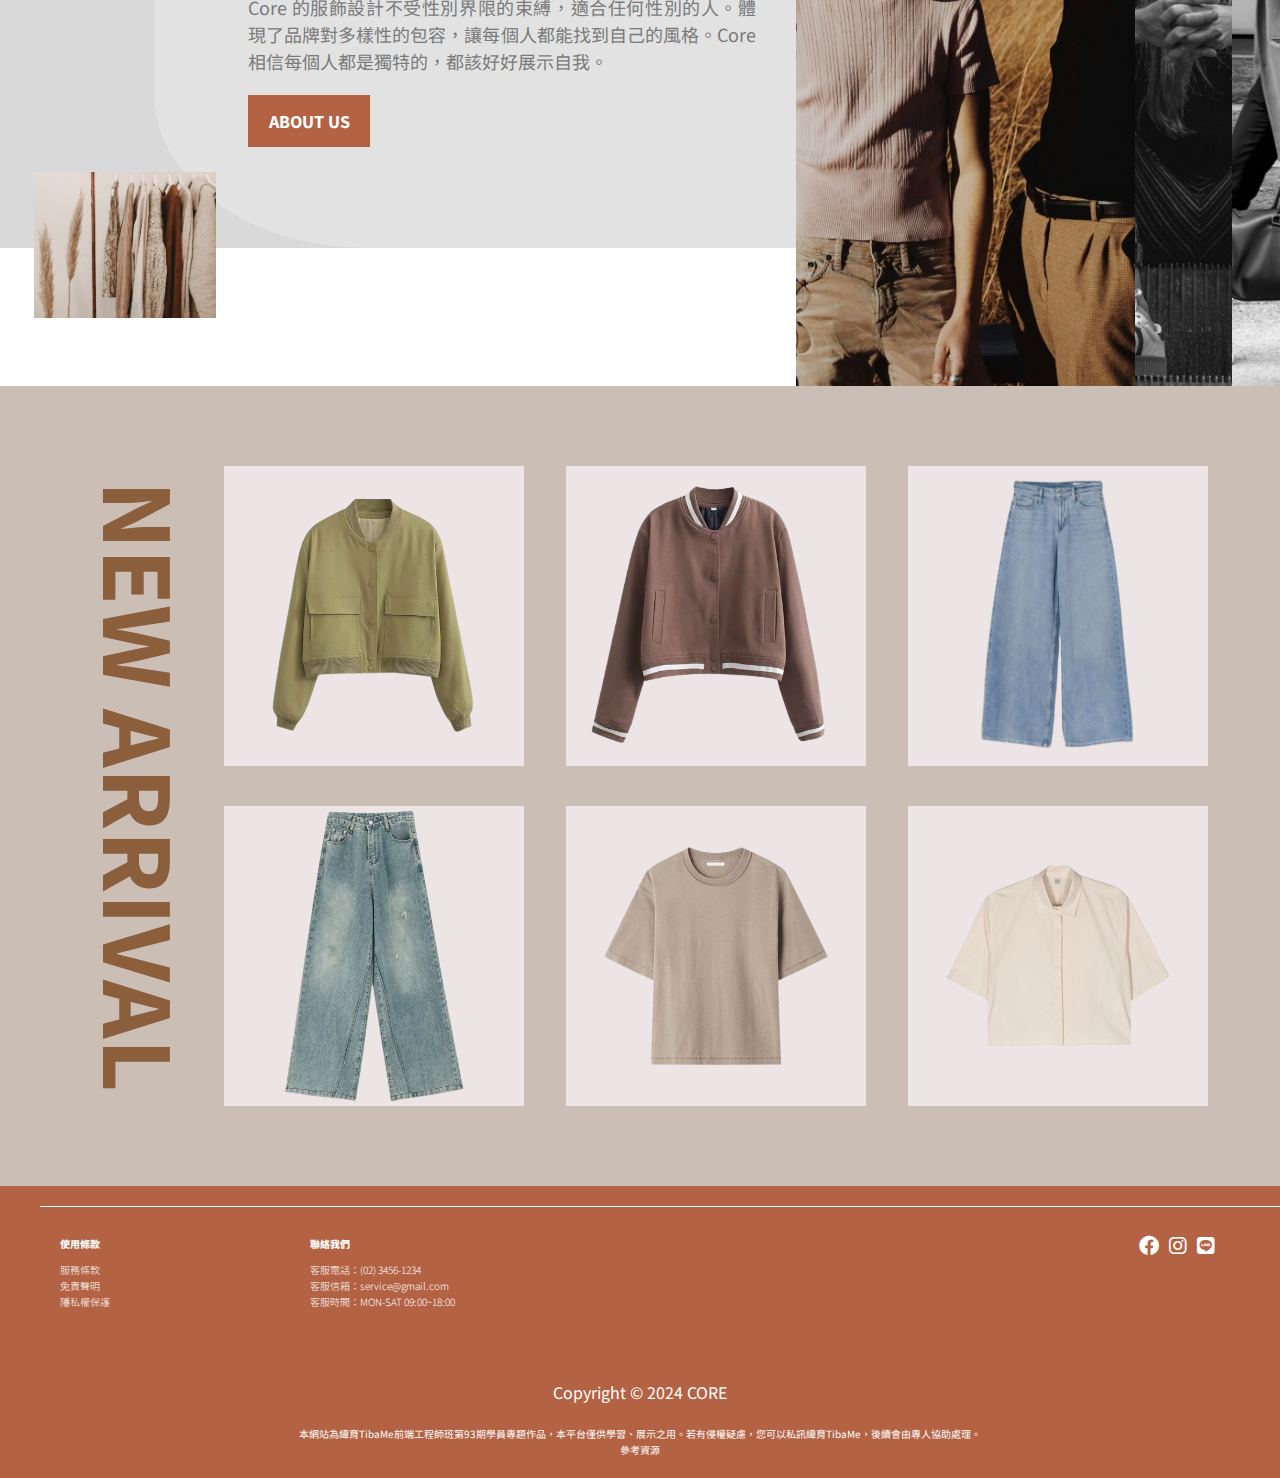
==== commit 3219717b: "footer_侵權聲明內容補充" ====
--- a/index.html
+++ b/index.html
@@ -256,7 +256,7 @@
         <div class="copyright">
           <h3>Copyright © 2024 CORE</h3>
           <p>
-            本網站為緯育TibaMe前端工程師班第93期學員專題作品，本平台僅供學習、展示之用。
+            本網站為緯育TibaMe前端工程師班第93期學員專題作品，本平台僅供學習、展示之用。若有侵權疑慮，您可以私訊緯育TibaMe，後續會由專人協助處理。
           </p>
           <p><a href="#">參考資源</a></p>
         </div>
--- a/css/main.css
+++ b/css/main.css
@@ -145,9 +145,7 @@
     display: flex;
 }
 
-.icon li{
-    /* margin-left: 25px; */
-}
+
 
 .icon li >a{
     display: block;
@@ -376,6 +374,18 @@
         font-size: 1.2rem; /* 調整字體大小 */
         line-height: 30px; /* 調整行高 */
     }
+
+    #main-sel li:hover a{
+        /* border: 1px solid blue; */
+        display: block;
+        text-align: center;
+        line-height: 42px;
+        font-size: 1.2rem;
+        font-weight: 800;
+        color: #e2a87b;
+        
+        
+    }
     
     #main-sel>a img {
         max-height: 80%; /* 調整圖片大小 */
